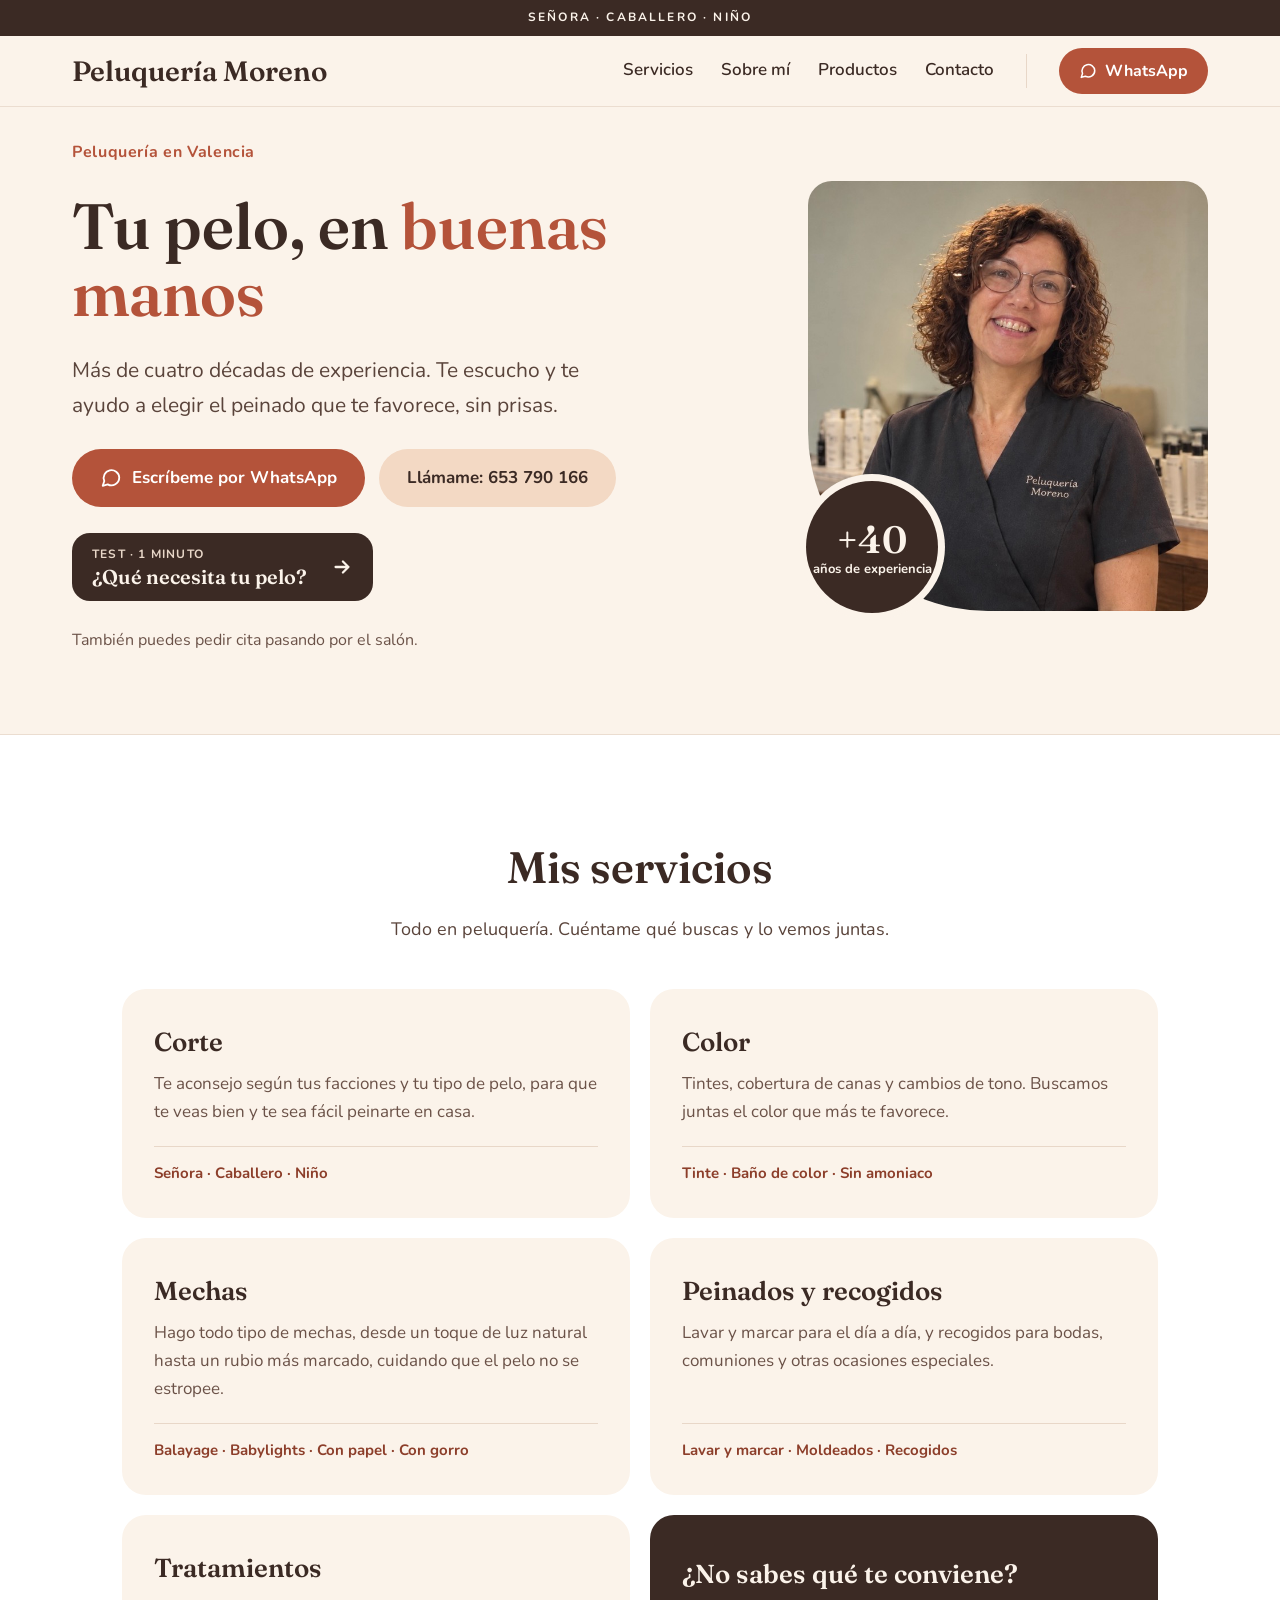
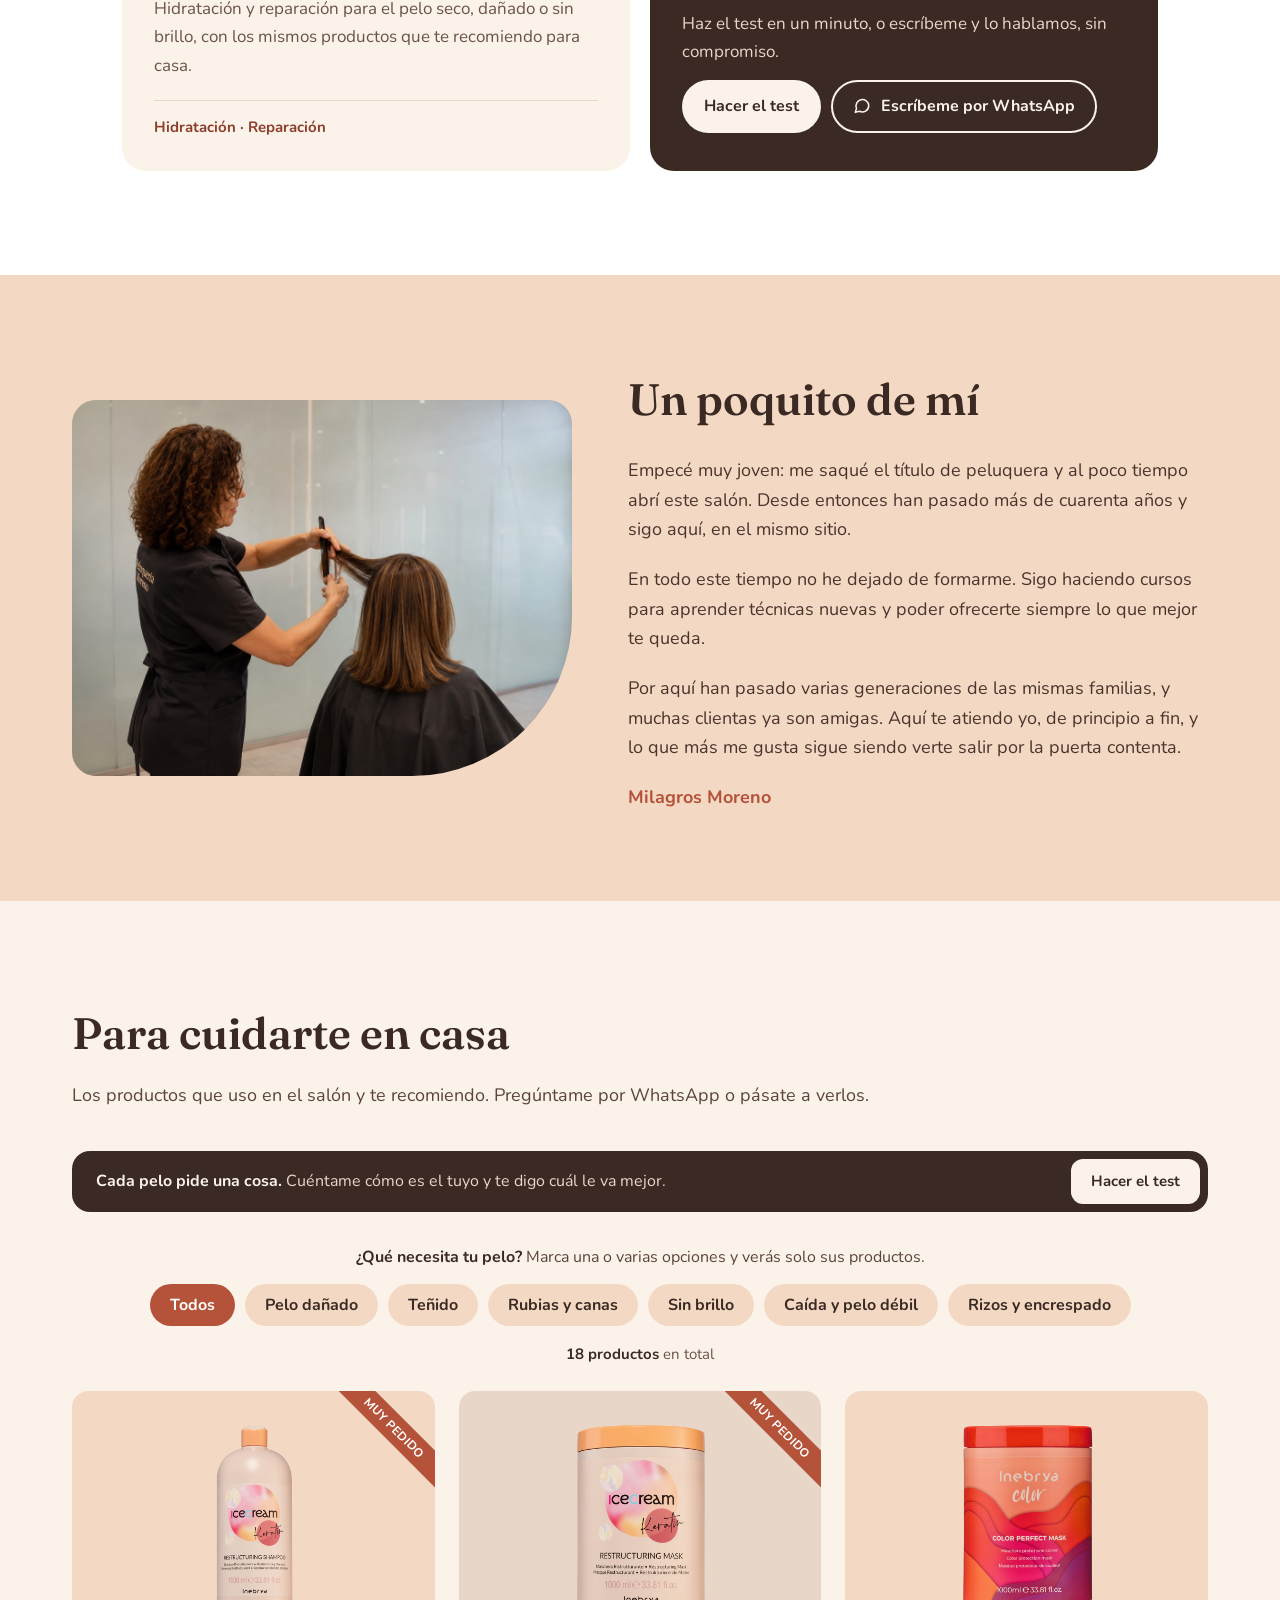
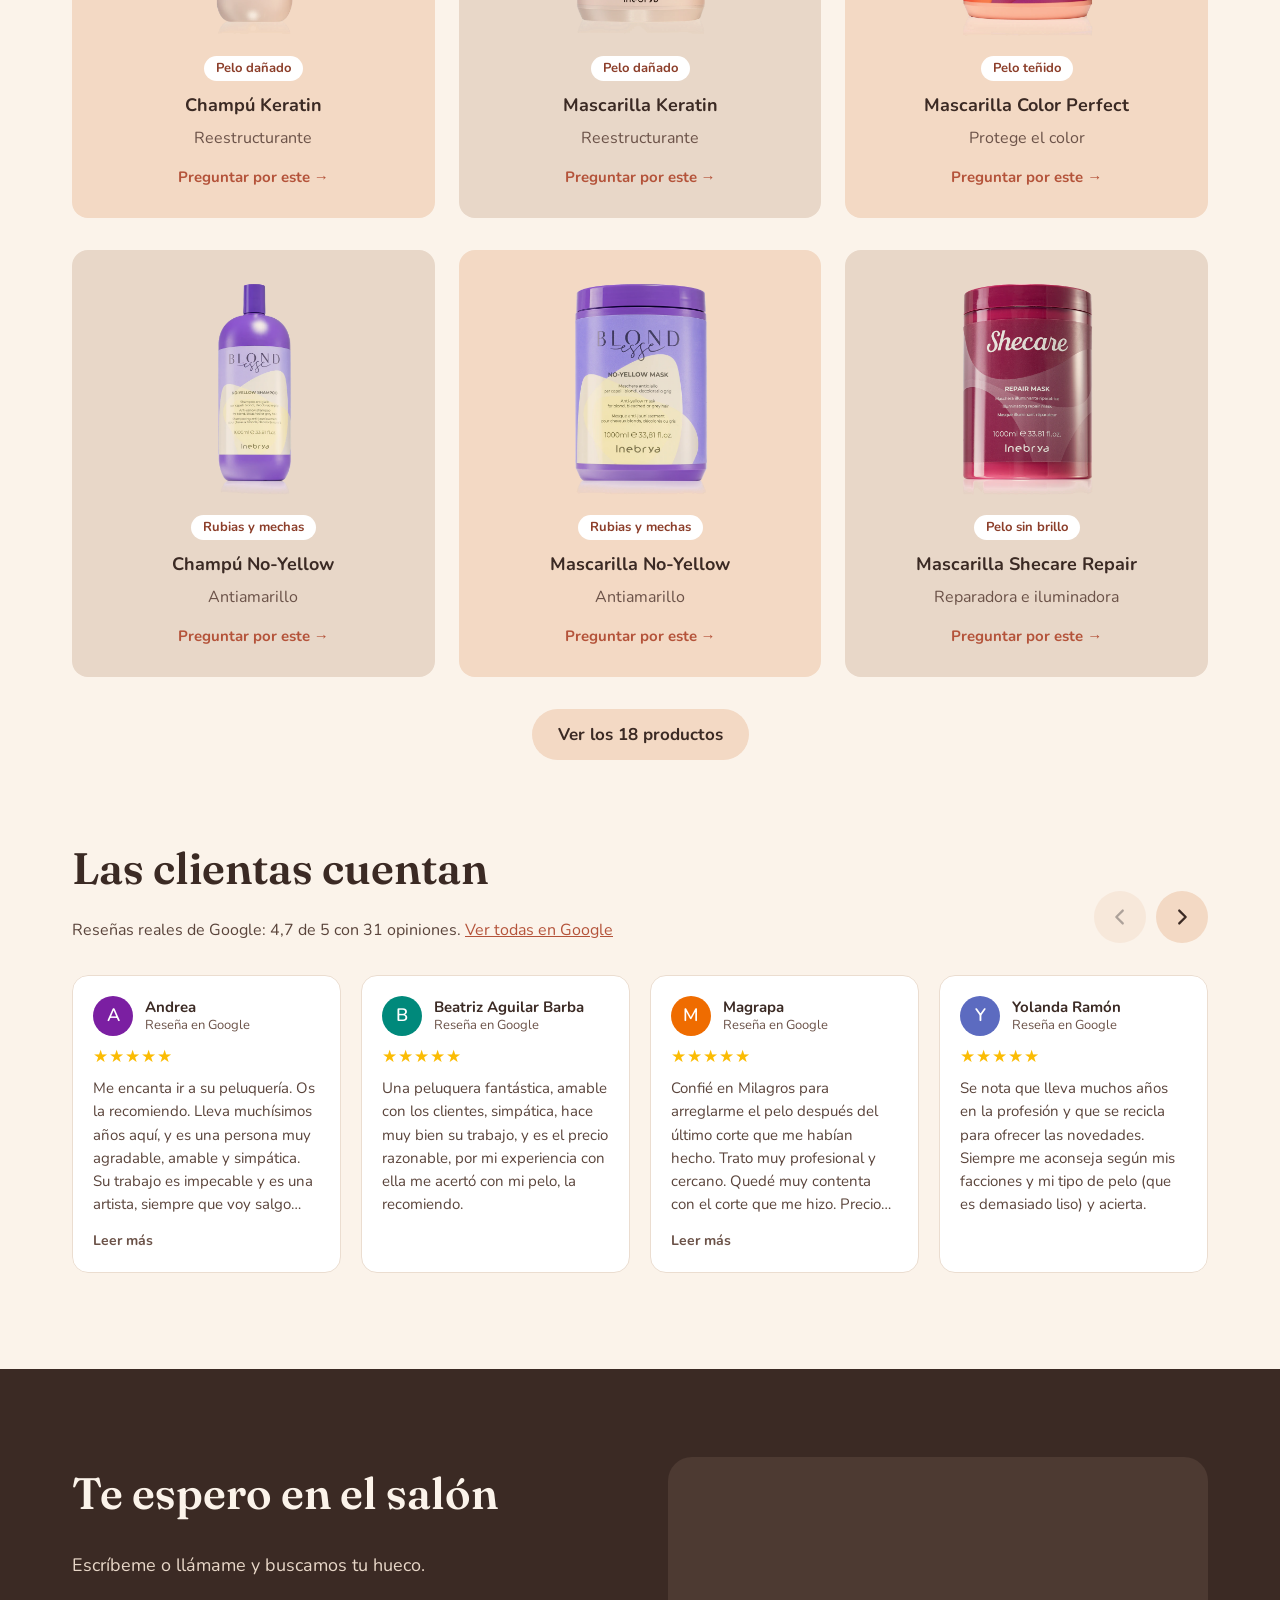
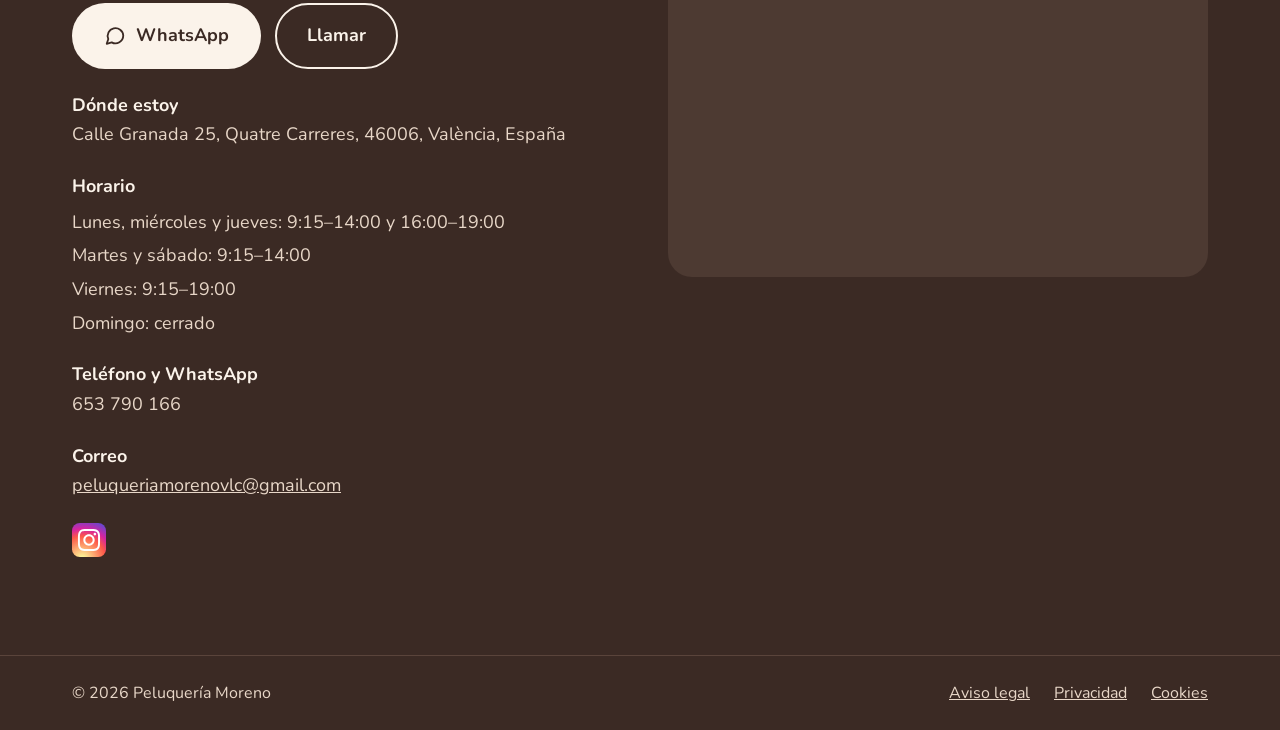
==== index.html @ 764aaab1 "Avisa de que los productos se pueden filtrar y cuenta los que se ven Añade una frase sobre los filtr" ====
<!doctype html>
<html lang="es">
<head>
<meta charset="utf-8">
<meta name="viewport" content="width=device-width, initial-scale=1">
<meta name="color-scheme" content="only light">
<title>Peluquería Moreno | Peluquería en Valencia</title>
<meta name="description" content="Peluquería Moreno, en Quatre Carreres (Valencia). Más de cuarenta años de experiencia. Escríbenos por WhatsApp o llámanos.">
<link rel="canonical" href="https://peluqueriamoreno.es/">
<meta property="og:type" content="website">
<meta property="og:locale" content="es_ES">
<meta property="og:url" content="https://peluqueriamoreno.es/">
<meta property="og:title" content="Peluquería Moreno | Peluquería en Valencia">
<meta property="og:description" content="Peluquería Moreno, en Quatre Carreres (Valencia). Más de cuarenta años de experiencia. Escríbenos por WhatsApp o llámanos.">
<meta property="og:image" content="https://peluqueriamoreno.es/Imagenes/tarjeta-compartir.png">
<meta property="og:image:width" content="1200">
<meta property="og:image:height" content="630">
<link rel="preconnect" href="https://fonts.googleapis.com">
<link rel="preconnect" href="https://fonts.gstatic.com" crossorigin>
<link href="https://fonts.googleapis.com/css2?family=Fraunces:opsz,wght@9..144,500;9..144,600&family=Nunito:wght@400;600;700&display=swap" rel="stylesheet">
<link rel="stylesheet" href="styles.css">
<script defer src="https://cloud.umami.is/script.js" data-website-id="19267a1a-e770-42d9-90c6-fa1beb4d1565"></script>
</head>
<body>

<div class="strip">Señora · Caballero · Niño</div>

<header class="site-header">
<div class="container topbar">
  <div class="logo">Peluquería Moreno</div>
  <nav class="nav">
    <a href="#servicios">Servicios</a>
    <a href="#sobre-mi">Sobre mí</a>
    <a href="#productos">Productos</a>
    <a href="#contacto">Contacto</a>
  </nav>
  <a class="btn btn-small btn-primary topbar-cta" href="https://wa.me/34653790166" target="_blank" rel="noopener" data-umami-event="WhatsApp cabecera">
    <svg width="18" height="18" viewBox="0 0 24 24" fill="none" stroke="#FFFFFF" stroke-width="2" stroke-linecap="round" stroke-linejoin="round" aria-hidden="true"><path d="M21 11.5a8.5 8.5 0 0 1-12.6 7.4L3 20.5l1.7-5.2A8.5 8.5 0 1 1 21 11.5z"></path></svg>
    WhatsApp
  </a>
</div>
</header>

<main>
  <section class="container hero">
    <div class="hero-text">
      <div class="eyebrow">Peluquería en Valencia</div>
      <h1>Tu pelo, en <span class="accent">buenas manos</span></h1>
      <p class="lead">Más de cuatro décadas de experiencia. Te escucho y te ayudo a elegir el peinado que te favorece, sin prisas.</p>
      <div class="actions">
        <a class="btn btn-primary" href="https://wa.me/34653790166" target="_blank" rel="noopener" data-umami-event="WhatsApp portada">
          <svg width="22" height="22" viewBox="0 0 24 24" fill="none" stroke="#FFFFFF" stroke-width="2" stroke-linecap="round" stroke-linejoin="round" aria-hidden="true"><path d="M21 11.5a8.5 8.5 0 0 1-12.6 7.4L3 20.5l1.7-5.2A8.5 8.5 0 1 1 21 11.5z"></path></svg>
          Escríbeme por WhatsApp
        </a>
        <a class="btn btn-soft" href="tel:+34653790166" data-umami-event="Llamar portada">Llámame: 653 790 166</a>
      </div>
      <a class="quiz-card" href="test" data-umami-event="Test portada">
        <span class="quiz-card-text">
          <span class="quiz-card-eyebrow">Test · 1 minuto</span>
          <span class="quiz-card-title">¿Qué necesita tu pelo?</span>
        </span>
        <svg width="26" height="26" viewBox="0 0 24 24" fill="none" stroke="currentColor" stroke-width="2.5" stroke-linecap="round" stroke-linejoin="round" aria-hidden="true"><path d="M5 12h14M13 6l6 6-6 6"></path></svg>
      </a>
      <p class="note">También puedes pedir cita pasando por el salón.</p>
    </div>
    <div class="hero-photo">
      <img class="photo placeholder-hero" src="Imagenes/milagros-calido.jpg" alt="Milagros, peluquera de Peluquería Moreno">
      <div class="seal">
        <div class="seal-number">+40</div>
        <div class="seal-text">años de experiencia</div>
      </div>
    </div>
  </section>

  <section class="band-white">
    <div id="servicios" class="container services">
      <h2 class="center">Mis servicios</h2>
      <p class="section-intro center">Todo en peluquería. Cuéntame qué buscas y lo vemos juntas.</p>
      <div class="cards">
        <article class="card">
          <h3>Corte</h3>
          <p>Te aconsejo según tus facciones y tu tipo de pelo, para que te veas bien y te sea fácil peinarte en casa.</p>
          <p class="card-tags">Señora · Caballero · Niño</p>
        </article>
        <article class="card">
          <h3>Color</h3>
          <p>Tintes, cobertura de canas y cambios de tono. Buscamos juntas el color que más te favorece.</p>
          <p class="card-tags">Tinte · Baño de color · Sin amoniaco</p>
        </article>
        <article class="card">
          <h3>Mechas</h3>
          <p>Hago todo tipo de mechas, desde un toque de luz natural hasta un rubio más marcado, cuidando que el pelo no se estropee.</p>
          <p class="card-tags">Balayage · Babylights · Con papel · Con gorro</p>
        </article>
        <article class="card">
          <h3>Peinados y recogidos</h3>
          <p>Lavar y marcar para el día a día, y recogidos para bodas, comuniones y otras ocasiones especiales.</p>
          <p class="card-tags">Lavar y marcar · Moldeados · Recogidos</p>
        </article>
        <article class="card">
          <h3>Tratamientos</h3>
          <p>Hidratación y reparación para el pelo seco, dañado o sin brillo, con los mismos productos que te recomiendo para casa.</p>
          <p class="card-tags">Hidratación · Reparación</p>
        </article>
        <article class="card card-dark">
          <h3>¿No sabes qué te conviene?</h3>
          <p>Haz el test en un minuto, o escríbeme y lo hablamos, sin compromiso.</p>
          <div class="actions">
            <a class="btn btn-small btn-light" href="test" data-umami-event="Test servicios">Hacer el test</a>
            <a class="btn btn-small btn-outline" href="https://wa.me/34653790166" target="_blank" rel="noopener" data-umami-event="WhatsApp servicios">
              <svg width="18" height="18" viewBox="0 0 24 24" fill="none" stroke="currentColor" stroke-width="2" stroke-linecap="round" stroke-linejoin="round" aria-hidden="true"><path d="M21 11.5a8.5 8.5 0 0 1-12.6 7.4L3 20.5l1.7-5.2A8.5 8.5 0 1 1 21 11.5z"></path></svg>
              <span><span class="wa-long">Escríbeme por </span>WhatsApp</span>
            </a>
          </div>
        </article>
      </div>
    </div>
  </section>

  <section id="sobre-mi" class="band-peach">
    <div class="container about">
      <img class="photo placeholder-about" src="Imagenes/corte.jpg" alt="Milagros cortando el pelo a una clienta">
      <div class="about-text">
        <h2>Un poquito de mí</h2>
        <p>Empecé muy joven: me saqué el título de peluquera y al poco tiempo abrí este salón. Desde entonces han pasado más de cuarenta años y sigo aquí, en el mismo sitio.</p>
        <p>En todo este tiempo no he dejado de formarme. Sigo haciendo cursos para aprender técnicas nuevas y poder ofrecerte siempre lo que mejor te queda.</p>
        <p>Por aquí han pasado varias generaciones de las mismas familias, y muchas clientas ya son amigas. Aquí te atiendo yo, de principio a fin, y lo que más me gusta sigue siendo verte salir por la puerta contenta.</p>
        <div class="signature">Milagros Moreno</div>
      </div>
    </div>
  </section>

  <section id="productos" class="container products">
    <div class="reviews-head">
      <div>
        <h2>Para cuidarte en casa</h2>
        <p class="section-intro">Los productos que uso en el salón y te recomiendo. Pregúntame por WhatsApp o pásate a verlos.</p>
      </div>
    </div>
    <div class="quiz-banner">
      <p><strong>Cada pelo pide una cosa.</strong> Cuéntame cómo es el tuyo y te digo cuál le va mejor.</p>
      <a class="btn btn-small btn-light" href="test" data-umami-event="Test productos">Hacer el test</a>
    </div>
    <div class="product-filters-wrap">
      <p class="product-filters-label"><b>¿Qué necesita tu pelo?</b> Marca una o varias opciones y verás solo sus productos.</p>
      <button type="button" class="product-filters-toggle" aria-expanded="false" aria-controls="product-filters">
        <span>Filtrar: <b>Todos</b></span>
        <svg width="20" height="20" viewBox="0 0 24 24" fill="none" stroke="currentColor" stroke-width="2.5" stroke-linecap="round" stroke-linejoin="round" aria-hidden="true"><path d="M5 9l7 7 7-7"></path></svg>
      </button>
      <div class="product-filters" id="product-filters" role="group" aria-label="Filtrar productos por tipo de pelo">
        <button type="button" data-filter="todos" aria-pressed="true" data-umami-event="Filtro: Todos">Todos</button>
        <button type="button" data-filter="danado" aria-pressed="false" data-umami-event="Filtro: Pelo dañado">Pelo dañado</button>
        <button type="button" data-filter="tenido" aria-pressed="false" data-umami-event="Filtro: Teñido">Teñido</button>
        <button type="button" data-filter="rubias" aria-pressed="false" data-umami-event="Filtro: Rubias y canas">Rubias y canas</button>
        <button type="button" data-filter="brillo" aria-pressed="false" data-umami-event="Filtro: Sin brillo">Sin brillo</button>
        <button type="button" data-filter="caida" aria-pressed="false" data-umami-event="Filtro: Caída y pelo débil">Caída y pelo débil</button>
        <button type="button" data-filter="rizos" aria-pressed="false" data-umami-event="Filtro: Rizos y encrespado">Rizos y encrespado</button>
      </div>
    </div>
    <p class="product-count is-all" role="status"><b>18 productos</b> en total</p>
    <ul class="product-track" tabindex="0" aria-label="Productos">
      <li class="product" data-group="danado">
        <span class="product-ribbon">Muy pedido</span>
        <button type="button" class="product-zoom" aria-label="Ver la foto más grande"><img class="product-photo" src="Imagenes/Productos/champu-keratin.png?v=3" alt="Champú reestructurante Ice Cream Keratin de Inebrya" loading="lazy"></button>
        <span class="product-tag">Pelo dañado</span>
        <div class="product-name">Champú Keratin</div>
        <div class="product-note">Reestructurante</div>
        <a class="product-ask" href="https://wa.me/34653790166?text=Hola%20Milagros%2C%20me%20interesa%20Champ%C3%BA%20Keratin" target="_blank" rel="noopener" data-umami-event="Producto: Champú Keratin">Preguntar<span class="ask-long"> por este</span> →</a>
      </li>
      <li class="product" data-group="danado">
        <span class="product-ribbon">Muy pedido</span>
        <button type="button" class="product-zoom" aria-label="Ver la foto más grande"><img class="product-photo" src="Imagenes/Productos/mascarilla-keratin.png?v=3" alt="Mascarilla reestructurante Ice Cream Keratin de Inebrya" loading="lazy"></button>
        <span class="product-tag">Pelo dañado</span>
        <div class="product-name">Mascarilla Keratin</div>
        <div class="product-note">Reestructurante</div>
        <a class="product-ask" href="https://wa.me/34653790166?text=Hola%20Milagros%2C%20me%20interesa%20Mascarilla%20Keratin" target="_blank" rel="noopener" data-umami-event="Producto: Mascarilla Keratin">Preguntar<span class="ask-long"> por este</span> →</a>
      </li>
      <li class="product" data-group="tenido">
        <button type="button" class="product-zoom" aria-label="Ver la foto más grande"><img class="product-photo" src="Imagenes/Productos/mascarilla-color-perfect.png?v=3" alt="Mascarilla Color Perfect de Inebrya" loading="lazy"></button>
        <span class="product-tag">Pelo teñido</span>
        <div class="product-name">Mascarilla Color Perfect</div>
        <div class="product-note">Protege el color</div>
        <a class="product-ask" href="https://wa.me/34653790166?text=Hola%20Milagros%2C%20me%20interesa%20Mascarilla%20Color%20Perfect" target="_blank" rel="noopener" data-umami-event="Producto: Mascarilla Color Perfect">Preguntar<span class="ask-long"> por este</span> →</a>
      </li>
      <li class="product" data-group="rubias">
        <button type="button" class="product-zoom" aria-label="Ver la foto más grande"><img class="product-photo" src="Imagenes/Productos/champu-no-yellow.png?v=3" alt="Champú No-Yellow Blondesse de Inebrya" loading="lazy"></button>
        <span class="product-tag">Rubias y mechas</span>
        <div class="product-name">Champú No-Yellow</div>
        <div class="product-note">Antiamarillo</div>
        <a class="product-ask" href="https://wa.me/34653790166?text=Hola%20Milagros%2C%20me%20interesa%20Champ%C3%BA%20No-Yellow" target="_blank" rel="noopener" data-umami-event="Producto: Champú No-Yellow">Preguntar<span class="ask-long"> por este</span> →</a>
      </li>
      <li class="product" data-group="rubias">
        <button type="button" class="product-zoom" aria-label="Ver la foto más grande"><img class="product-photo" src="Imagenes/Productos/mascarilla-no-yellow.png?v=3" alt="Mascarilla No-Yellow Blondesse de Inebrya" loading="lazy"></button>
        <span class="product-tag">Rubias y mechas</span>
        <div class="product-name">Mascarilla No-Yellow</div>
        <div class="product-note">Antiamarillo</div>
        <a class="product-ask" href="https://wa.me/34653790166?text=Hola%20Milagros%2C%20me%20interesa%20Mascarilla%20No-Yellow" target="_blank" rel="noopener" data-umami-event="Producto: Mascarilla No-Yellow">Preguntar<span class="ask-long"> por este</span> →</a>
      </li>
      <li class="product" data-group="brillo">
        <button type="button" class="product-zoom" aria-label="Ver la foto más grande"><img class="product-photo" src="Imagenes/Productos/mascarilla-shecare-repair.png?v=3" alt="Mascarilla Shecare Repair de Inebrya" loading="lazy"></button>
        <span class="product-tag">Pelo sin brillo</span>
        <div class="product-name">Mascarilla Shecare Repair</div>
        <div class="product-note">Reparadora e iluminadora</div>
        <a class="product-ask" href="https://wa.me/34653790166?text=Hola%20Milagros%2C%20me%20interesa%20Mascarilla%20Shecare%20Repair" target="_blank" rel="noopener" data-umami-event="Producto: Mascarilla Shecare Repair">Preguntar<span class="ask-long"> por este</span> →</a>
      </li>
      <li class="product" data-group="caida">
        <button type="button" class="product-zoom" aria-label="Ver la foto más grande"><img class="product-photo" src="Imagenes/Productos/locion-energy.png" alt="Loción energizante Ice Cream Energy de Inebrya" loading="lazy"></button>
        <span class="product-tag">Pelo débil</span>
        <div class="product-name">Loción Energy</div>
        <div class="product-note">Energizante</div>
        <a class="product-ask" href="https://wa.me/34653790166?text=Hola%20Milagros%2C%20me%20interesa%20Loci%C3%B3n%20Energy" target="_blank" rel="noopener" data-umami-event="Producto: Loción Energy">Preguntar<span class="ask-long"> por este</span> →</a>
      </li>
      <li class="product" data-group="tenido">
        <button type="button" class="product-zoom" aria-label="Ver la foto más grande"><img class="product-photo" src="Imagenes/Productos/aceite-color-perfect.png" alt="Aceite iluminador Color Perfect Shine Oil de Inebrya" loading="lazy"></button>
        <span class="product-tag">Pelo teñido</span>
        <div class="product-name">Aceite Color Perfect</div>
        <div class="product-note">Aceite iluminador</div>
        <a class="product-ask" href="https://wa.me/34653790166?text=Hola%20Milagros%2C%20me%20interesa%20Aceite%20Color%20Perfect" target="_blank" rel="noopener" data-umami-event="Producto: Aceite Color Perfect">Preguntar<span class="ask-long"> por este</span> →</a>
      </li>
      <li class="product" data-group="rizos">
        <button type="button" class="product-zoom" aria-label="Ver la foto más grande"><img class="product-photo" src="Imagenes/Productos/style-in-oil-no-oil.png" alt="Fluido de peinado Style-In Oil no Oil de Inebrya" loading="lazy"></button>
        <span class="product-tag">Peinado</span>
        <div class="product-name">Style-In Oil no Oil</div>
        <div class="product-note">Fluido de peinado</div>
        <a class="product-ask" href="https://wa.me/34653790166?text=Hola%20Milagros%2C%20me%20interesa%20Style-In%20Oil%20no%20Oil" target="_blank" rel="noopener" data-umami-event="Producto: Style-In Oil no Oil">Preguntar<span class="ask-long"> por este</span> →</a>
      </li>
      <li class="product" data-group="rubias">
        <button type="button" class="product-zoom" aria-label="Ver la foto más grande"><img class="product-photo" src="Imagenes/Productos/gotas-blonde-miracle.png" alt="Gotas iluminadoras Blondesse Blonde Miracle Drops de Inebrya" loading="lazy"></button>
        <span class="product-tag">Rubias y mechas</span>
        <div class="product-name">Gotas Blonde Miracle</div>
        <div class="product-note">Sérum iluminador</div>
        <a class="product-ask" href="https://wa.me/34653790166?text=Hola%20Milagros%2C%20me%20interesa%20Gotas%20Blonde%20Miracle" target="_blank" rel="noopener" data-umami-event="Producto: Gotas Blonde Miracle">Preguntar<span class="ask-long"> por este</span> →</a>
      </li>
      <li class="product" data-group="rubias">
        <button type="button" class="product-zoom" aria-label="Ver la foto más grande"><img class="product-photo" src="Imagenes/Productos/mascarilla-blonde-miracle.png" alt="Tratamiento Blondesse Blonde Miracle Nectar de Inebrya" loading="lazy"></button>
        <span class="product-tag">Rubias y mechas</span>
        <div class="product-name">Blonde Miracle Nectar</div>
        <div class="product-note">Nutre e ilumina</div>
        <a class="product-ask" href="https://wa.me/34653790166?text=Hola%20Milagros%2C%20me%20interesa%20Blonde%20Miracle%20Nectar" target="_blank" rel="noopener" data-umami-event="Producto: Blonde Miracle Nectar">Preguntar<span class="ask-long"> por este</span> →</a>
      </li>
      <li class="product" data-group="rubias">
        <button type="button" class="product-zoom" aria-label="Ver la foto más grande"><img class="product-photo" src="Imagenes/Productos/mascarilla-grey-by-day.png" alt="Mascarilla matizadora Grey by Day Butter de Inebrya" loading="lazy"></button>
        <span class="product-tag">Canas</span>
        <div class="product-name">Mascarilla Grey by Day</div>
        <div class="product-note">Matiza las canas</div>
        <a class="product-ask" href="https://wa.me/34653790166?text=Hola%20Milagros%2C%20me%20interesa%20Mascarilla%20Grey%20by%20Day" target="_blank" rel="noopener" data-umami-event="Producto: Mascarilla Grey by Day">Preguntar<span class="ask-long"> por este</span> →</a>
      </li>
      <li class="product" data-group="brillo">
        <button type="button" class="product-zoom" aria-label="Ver la foto más grande"><img class="product-photo" src="Imagenes/Productos/ampollas-shecare-repair.png" alt="Ampollas Shecare Repair Extra Shine Lotion de Inebrya" loading="lazy"></button>
        <span class="product-tag">Pelo sin brillo</span>
        <div class="product-name">Ampollas Shecare Repair</div>
        <div class="product-note">Brillo instantáneo</div>
        <a class="product-ask" href="https://wa.me/34653790166?text=Hola%20Milagros%2C%20me%20interesa%20Ampollas%20Shecare%20Repair" target="_blank" rel="noopener" data-umami-event="Producto: Ampollas Shecare Repair">Preguntar<span class="ask-long"> por este</span> →</a>
      </li>
      <li class="product" data-group="brillo">
        <button type="button" class="product-zoom" aria-label="Ver la foto más grande"><img class="product-photo" src="Imagenes/Productos/champu-tahe-k-glicolic.png" alt="Champú de brillo K-Glicolic de Tahe" loading="lazy"></button>
        <span class="product-tag">Pelo sin brillo</span>
        <div class="product-name">Champú K-Glicolic</div>
        <div class="product-note">Champú de brillo</div>
        <a class="product-ask" href="https://wa.me/34653790166?text=Hola%20Milagros%2C%20me%20interesa%20Champ%C3%BA%20K-Glicolic" target="_blank" rel="noopener" data-umami-event="Producto: Champú K-Glicolic">Preguntar<span class="ask-long"> por este</span> →</a>
      </li>
      <li class="product" data-group="rizos">
        <button type="button" class="product-zoom" aria-label="Ver la foto más grande"><img class="product-photo" src="Imagenes/Productos/champu-tahe-miracle-gold.png" alt="Champú antiencrespamiento Miracle Gold de Tahe" loading="lazy"></button>
        <span class="product-tag">Pelo encrespado</span>
        <div class="product-name">Champú Miracle Gold</div>
        <div class="product-note">Antiencrespamiento</div>
        <a class="product-ask" href="https://wa.me/34653790166?text=Hola%20Milagros%2C%20me%20interesa%20Champ%C3%BA%20Miracle%20Gold" target="_blank" rel="noopener" data-umami-event="Producto: Champú Miracle Gold">Preguntar<span class="ask-long"> por este</span> →</a>
      </li>
      <li class="product" data-group="rizos">
        <button type="button" class="product-zoom" aria-label="Ver la foto más grande"><img class="product-photo" src="Imagenes/Productos/champu-curl-boost.png" alt="Champú Up to You Curl Boost de Inebrya" loading="lazy"></button>
        <span class="product-tag">Rizos</span>
        <div class="product-name">Champú Curl Boost</div>
        <div class="product-note">Define el rizo</div>
        <a class="product-ask" href="https://wa.me/34653790166?text=Hola%20Milagros%2C%20me%20interesa%20Champ%C3%BA%20Curl%20Boost" target="_blank" rel="noopener" data-umami-event="Producto: Champú Curl Boost">Preguntar<span class="ask-long"> por este</span> →</a>
      </li>
      <li class="product" data-group="rizos">
        <button type="button" class="product-zoom" aria-label="Ver la foto más grande"><img class="product-photo" src="Imagenes/Productos/mascarilla-curl-boost.png" alt="Mascarilla Up to You Curl Boost de Inebrya" loading="lazy"></button>
        <span class="product-tag">Rizos</span>
        <div class="product-name">Mascarilla Curl Boost</div>
        <div class="product-note">Hidrata el rizo</div>
        <a class="product-ask" href="https://wa.me/34653790166?text=Hola%20Milagros%2C%20me%20interesa%20Mascarilla%20Curl%20Boost" target="_blank" rel="noopener" data-umami-event="Producto: Mascarilla Curl Boost">Preguntar<span class="ask-long"> por este</span> →</a>
      </li>
      <li class="product" data-group="caida">
        <button type="button" class="product-zoom" aria-label="Ver la foto más grande"><img class="product-photo" src="Imagenes/Productos/tahe-fitoxil-forte.png" alt="Programa anticaída Fitoxil Forte Classic de Tahe" loading="lazy"></button>
        <span class="product-tag">Caída del pelo</span>
        <div class="product-name">Fitoxil Forte</div>
        <div class="product-note">Programa anticaída</div>
        <a class="product-ask" href="https://wa.me/34653790166?text=Hola%20Milagros%2C%20me%20interesa%20Fitoxil%20Forte" target="_blank" rel="noopener" data-umami-event="Producto: Fitoxil Forte">Preguntar<span class="ask-long"> por este</span> →</a>
      </li>
    </ul>
    <div class="carousel-nav">
      <button type="button" class="carousel-btn" data-dir="-1" aria-label="Productos anteriores">
        <svg width="22" height="22" viewBox="0 0 24 24" fill="none" stroke="currentColor" stroke-width="2.5" stroke-linecap="round" stroke-linejoin="round" aria-hidden="true"><path d="M15 5l-7 7 7 7"></path></svg>
      </button>
      <button type="button" class="carousel-btn" data-dir="1" aria-label="Productos siguientes">
        <svg width="22" height="22" viewBox="0 0 24 24" fill="none" stroke="currentColor" stroke-width="2.5" stroke-linecap="round" stroke-linejoin="round" aria-hidden="true"><path d="M9 5l7 7-7 7"></path></svg>
      </button>
    </div>
    <div class="products-more">
      <button type="button" class="btn btn-small btn-soft" aria-expanded="false" data-umami-event="Ver todos los productos">Ver los 18 productos</button>
    </div>
    <dialog class="product-dialog" aria-labelledby="product-dialog-name">
      <button type="button" class="product-dialog-close" aria-label="Cerrar">
        <svg width="20" height="20" viewBox="0 0 24 24" fill="none" stroke="currentColor" stroke-width="2.5" stroke-linecap="round" aria-hidden="true"><path d="M6 6l12 12M18 6L6 18"></path></svg>
      </button>
      <img class="product-dialog-photo" src="" alt="">
      <span class="product-tag"></span>
      <h3 id="product-dialog-name"></h3>
      <p class="product-note"></p>
      <a class="btn btn-small btn-primary" href="" target="_blank" rel="noopener">Preguntar por WhatsApp</a>
    </dialog>
  </section>

  <section class="container reviews">
    <div class="reviews-head">
      <div>
        <h2>Las clientas cuentan</h2>
        <p class="section-intro small">Reseñas reales de Google: 4,7 de 5 con 31 opiniones. <a href="https://www.google.com/maps/place/Peluqueria+Milagros+Moreno/@39.459234,-0.3642038,17z/data=!4m8!3m7!1s0xd6048c5e9e91f99:0x42a30439616dc2f0!8m2!3d39.459234!4d-0.3642038!9m1!1b1!16s%2Fg%2F11cmf_xttm" target="_blank" rel="noopener" data-umami-event="Ver reseñas en Google">Ver todas en Google</a></p>
      </div>
      <div class="carousel-nav">
        <button type="button" class="carousel-btn" data-dir="-1" aria-label="Reseñas anteriores">
          <svg width="22" height="22" viewBox="0 0 24 24" fill="none" stroke="currentColor" stroke-width="2.5" stroke-linecap="round" stroke-linejoin="round" aria-hidden="true"><path d="M15 5l-7 7 7 7"></path></svg>
        </button>
        <button type="button" class="carousel-btn" data-dir="1" aria-label="Reseñas siguientes">
          <svg width="22" height="22" viewBox="0 0 24 24" fill="none" stroke="currentColor" stroke-width="2.5" stroke-linecap="round" stroke-linejoin="round" aria-hidden="true"><path d="M9 5l7 7-7 7"></path></svg>
        </button>
      </div>
    </div>
    <ul class="review-track" tabindex="0" aria-label="Reseñas de clientas">
        <li class="review">
          <div class="review-head">
            <div class="avatar" style="background: #7B1FA2" aria-hidden="true">A</div>
            <div class="review-who">
              <div class="review-name">Andrea</div>
              <div class="review-source">Reseña en Google</div>
            </div>
          </div>
          <div class="stars" role="img" aria-label="5 de 5 estrellas">★★★★★</div>
          <blockquote>Me encanta ir a su peluquería. Os la recomiendo. Lleva muchísimos años aquí, y es una persona muy agradable, amable y simpática. Su trabajo es impecable y es una artista, siempre que voy salgo súper contenta del gran trabajo que hace. No cambio de peluquera. Además, es un sitio muy acogedor y te hace sentir como en casa.</blockquote>
          <button type="button" class="review-more" hidden>Leer más</button>
        </li>
        <li class="review">
          <div class="review-head">
            <div class="avatar" style="background: #00897B" aria-hidden="true">B</div>
            <div class="review-who">
              <div class="review-name">Beatriz Aguilar Barba</div>
              <div class="review-source">Reseña en Google</div>
            </div>
          </div>
          <div class="stars" role="img" aria-label="5 de 5 estrellas">★★★★★</div>
          <blockquote>Una peluquera fantástica, amable con los clientes, simpática, hace muy bien su trabajo, y es el precio razonable, por mi experiencia con ella me acertó con mi pelo, la recomiendo.</blockquote>
          <button type="button" class="review-more" hidden>Leer más</button>
        </li>
        <li class="review">
          <div class="review-head">
            <div class="avatar" style="background: #EF6C00" aria-hidden="true">M</div>
            <div class="review-who">
              <div class="review-name">Magrapa</div>
              <div class="review-source">Reseña en Google</div>
            </div>
          </div>
          <div class="stars" role="img" aria-label="5 de 5 estrellas">★★★★★</div>
          <blockquote>Confié en Milagros para arreglarme el pelo después del último corte que me habían hecho. Trato muy profesional y cercano. Quedé muy contenta con el corte que me hizo. Precio muy asequible. La recomiendo 100%.</blockquote>
          <button type="button" class="review-more" hidden>Leer más</button>
        </li>
        <li class="review">
          <div class="review-head">
            <div class="avatar" style="background: #5C6BC0" aria-hidden="true">Y</div>
            <div class="review-who">
              <div class="review-name">Yolanda Ramón</div>
              <div class="review-source">Reseña en Google</div>
            </div>
          </div>
          <div class="stars" role="img" aria-label="5 de 5 estrellas">★★★★★</div>
          <blockquote>Se nota que lleva muchos años en la profesión y que se recicla para ofrecer las novedades. Siempre me aconseja según mis facciones y mi tipo de pelo (que es demasiado liso) y acierta.</blockquote>
          <button type="button" class="review-more" hidden>Leer más</button>
        </li>
        <li class="review">
          <div class="review-head">
            <div class="avatar" style="background: #C2185B" aria-hidden="true">K</div>
            <div class="review-who">
              <div class="review-name">Karla Bernete</div>
              <div class="review-source">Reseña en Google</div>
            </div>
          </div>
          <div class="stars" role="img" aria-label="5 de 5 estrellas">★★★★★</div>
          <blockquote>Recomendable 100%. Soy de fuera (Canarias) y al llegar a Valencia necesitaba con urgencia alguna peluquería que me arreglase un desastre. Me informé, pregunté y al final acabé en Peluquería Moreno: trato estupendo, agradable […] Supo solucionarme el desastre y además dejarme súper contenta con el resultado final. ¡Mil gracias!</blockquote>
          <button type="button" class="review-more" hidden>Leer más</button>
        </li>
        <li class="review">
          <div class="review-head">
            <div class="avatar" style="background: #0288D1" aria-hidden="true">J</div>
            <div class="review-who">
              <div class="review-name">Jose G</div>
              <div class="review-source">Reseña en Google</div>
            </div>
          </div>
          <div class="stars" role="img" aria-label="5 de 5 estrellas">★★★★★</div>
          <blockquote>Es una peluquería que da gusto ir, el trato personal es de total confianza, siempre está dispuesta a asesorarte para que el resultado sea el que buscas. Es el tipo de comercio profesional y cercano que siempre busco.</blockquote>
          <button type="button" class="review-more" hidden>Leer más</button>
        </li>
    </ul>
  </section>
</main>

<footer id="contacto" class="contact">
  <div class="container contact-grid">
    <div class="contact-info">
      <h2>Te espero en el salón</h2>
      <p class="muted">Escríbeme o llámame y buscamos tu hueco.</p>
      <div class="actions">
        <a class="btn btn-light" href="https://wa.me/34653790166" target="_blank" rel="noopener" data-umami-event="WhatsApp contacto">
          <svg width="22" height="22" viewBox="0 0 24 24" fill="none" stroke="#3B2A24" stroke-width="2" stroke-linecap="round" stroke-linejoin="round" aria-hidden="true"><path d="M21 11.5a8.5 8.5 0 0 1-12.6 7.4L3 20.5l1.7-5.2A8.5 8.5 0 1 1 21 11.5z"></path></svg>
          WhatsApp
        </a>
        <a class="btn btn-outline" href="tel:+34653790166" data-umami-event="Llamar contacto">Llamar</a>
      </div>
      <div>
        <div class="label">Dónde estoy</div>
        <address class="muted">Calle Granada 25, Quatre Carreres, 46006, València, España</address>
      </div>
      <div>
        <div class="label">Horario</div>
        <ul class="hours muted">
          <li>Lunes, miércoles y jueves: 9:15–14:00 y 16:00–19:00</li>
          <li>Martes y sábado: 9:15–14:00</li>
          <li>Viernes: 9:15–19:00</li>
          <li>Domingo: cerrado</li>
        </ul>
      </div>
      <div>
        <div class="label">Teléfono y WhatsApp</div>
        <div class="muted">653 790 166</div>
      </div>
      <div>
        <div class="label">Correo</div>
        <a class="contact-mail" href="mailto:peluqueriamorenovlc@gmail.com" data-umami-event="Correo contacto">peluqueriamorenovlc@gmail.com</a>
      </div>
      <div>
        <a class="contact-social" href="https://www.instagram.com/peluqueriamorenovlc/" target="_blank" rel="noopener" aria-label="Instagram de Peluquería Moreno" data-umami-event="Instagram contacto">
          <svg width="34" height="34" viewBox="0 0 24 24" aria-hidden="true"><defs><radialGradient id="ig-grad" cx="30%" cy="107%" r="150%"><stop offset="0" stop-color="#fdf497"></stop><stop offset="0.05" stop-color="#fdf497"></stop><stop offset="0.45" stop-color="#fd5949"></stop><stop offset="0.6" stop-color="#d6249f"></stop><stop offset="0.9" stop-color="#285AEB"></stop></radialGradient></defs><rect width="24" height="24" rx="5.5" fill="url(#ig-grad)"></rect><path fill="#fff" transform="translate(4.2 4.2) scale(0.65)" d="M12 0C8.74 0 8.333.015 7.053.072 5.775.132 4.905.333 4.14.63c-.789.306-1.459.717-2.126 1.384S.935 3.35.63 4.14C.333 4.905.131 5.775.072 7.053.012 8.333 0 8.74 0 12s.015 3.667.072 4.947c.06 1.277.261 2.148.558 2.913.306.788.717 1.459 1.384 2.126.667.666 1.336 1.079 2.126 1.384.766.296 1.636.499 2.913.558C8.333 23.988 8.74 24 12 24s3.667-.015 4.947-.072c1.277-.06 2.148-.262 2.913-.558.788-.306 1.459-.718 2.126-1.384.666-.667 1.079-1.335 1.384-2.126.296-.765.499-1.636.558-2.913.06-1.28.072-1.687.072-4.947s-.015-3.667-.072-4.947c-.06-1.277-.262-2.149-.558-2.913-.306-.789-.718-1.459-1.384-2.126C21.319 1.347 20.651.935 19.86.63c-.765-.297-1.636-.499-2.913-.558C15.667.012 15.26 0 12 0zm0 2.16c3.203 0 3.585.016 4.85.071 1.17.055 1.805.249 2.227.415.562.217.96.477 1.382.896.419.42.679.819.896 1.381.164.422.36 1.057.413 2.227.057 1.266.07 1.646.07 4.85s-.015 3.585-.074 4.85c-.061 1.17-.256 1.805-.421 2.227-.224.562-.479.96-.899 1.382-.419.419-.824.679-1.38.896-.42.164-1.065.36-2.235.413-1.274.057-1.649.07-4.859.07-3.211 0-3.586-.015-4.859-.074-1.171-.061-1.816-.256-2.236-.421-.569-.224-.96-.479-1.379-.899-.421-.419-.69-.824-.9-1.38-.165-.42-.359-1.065-.42-2.235-.045-1.26-.061-1.649-.061-4.844 0-3.196.016-3.586.061-4.861.061-1.17.255-1.814.42-2.234.21-.57.479-.96.9-1.381.419-.419.81-.689 1.379-.898.42-.166 1.051-.361 2.221-.421 1.275-.045 1.65-.06 4.859-.06l.045.03zm0 3.678c-3.405 0-6.162 2.76-6.162 6.162 0 3.405 2.76 6.162 6.162 6.162 3.405 0 6.162-2.76 6.162-6.162 0-3.405-2.76-6.162-6.162-6.162zM12 16c-2.21 0-4-1.79-4-4s1.79-4 4-4 4 1.79 4 4-1.79 4-4 4zm7.846-10.405c0 .795-.646 1.44-1.44 1.44-.795 0-1.44-.646-1.44-1.44 0-.794.646-1.439 1.44-1.439.793-.001 1.44.645 1.44 1.439z"></path></svg>
        </a>
      </div>
    </div>
    <div class="map">
      <iframe title="Ubicación de Peluquería Moreno" src="https://maps.google.com/maps?q=Calle+Granada+25,+46006+Valencia&amp;output=embed" loading="lazy" referrerpolicy="no-referrer-when-downgrade" allowfullscreen></iframe>
    </div>
  </div>
  <div class="legal">
    <div class="container legal-inner">
      <div>© 2026 Peluquería Moreno</div>
      <div class="legal-links">
        <a href="legal.html#aviso-legal">Aviso legal</a>
        <a href="legal.html#privacidad">Privacidad</a>
        <a href="legal.html#cookies">Cookies</a>
      </div>
    </div>
  </div>
</footer>

<script>
function carousel(track, autoplay) {
  if (!track) return;
  var section = track.closest('section');
  var buttons = section.querySelectorAll('.carousel-btn');

  function step() {
    var card = track.firstElementChild;
    return card.getBoundingClientRect().width + parseFloat(getComputedStyle(track).columnGap);
  }

  function update() {
    var max = track.scrollWidth - track.clientWidth - 2;
    buttons[0].disabled = track.scrollLeft <= 2;
    buttons[1].disabled = track.scrollLeft >= max;
  }

  buttons.forEach(function (btn) {
    btn.addEventListener('click', function () {
      track.scrollBy({ left: Number(btn.dataset.dir) * step(), behavior: 'smooth' });
    });
  });

  track.addEventListener('scroll', update, { passive: true });
  window.addEventListener('resize', update);
  update();

  if (!autoplay) return;

  // Avance automático: se detiene mientras alguien interactúa con el carrusel
  var reduceMotion = window.matchMedia('(prefers-reduced-motion: reduce)').matches;
  var timer = null;

  function advance() {
    var max = track.scrollWidth - track.clientWidth - 2;
    if (track.scrollLeft >= max) {
      track.scrollTo({ left: 0, behavior: 'smooth' });
    } else {
      track.scrollBy({ left: step(), behavior: 'smooth' });
    }
  }

  function play() {
    if (reduceMotion || timer || document.hidden) return;
    // Más despacio en móvil, donde solo se ve una reseña a la vez
    timer = setInterval(advance, window.matchMedia('(max-width: 720px)').matches ? 4000 : 3000);
  }

  function pause() {
    clearInterval(timer);
    timer = null;
  }

  section.addEventListener('mouseenter', pause);
  section.addEventListener('mouseleave', play);
  section.addEventListener('focusin', pause);
  section.addEventListener('focusout', play);
  track.addEventListener('touchstart', pause, { passive: true });
  track.addEventListener('touchend', function () { setTimeout(play, 4000); }, { passive: true });
  document.addEventListener('visibilitychange', function () {
    if (document.hidden) pause(); else play();
  });
  play();
}

// «Leer más» solo en las reseñas que no caben enteras
window.addEventListener('load', function () {
  document.querySelectorAll('.review').forEach(function (card) {
    var text = card.querySelector('blockquote');
    var more = card.querySelector('.review-more');
    if (text.scrollHeight <= text.clientHeight + 1) return;
    more.hidden = false;
    more.addEventListener('click', function () {
      var open = text.classList.toggle('open');
      more.textContent = open ? 'Leer menos' : 'Leer más';
    });
  });
});

carousel(document.querySelector('.product-track'), false);

// En escritorio solo se ven las dos primeras filas hasta que se pulsa «Ver los 18 productos»
(function () {
  var track = document.querySelector('.product-track');
  var button = document.querySelector('.products-more .btn');
  if (!track || !button) return;
  var label = button.textContent;
  button.addEventListener('click', function () {
    var open = track.classList.toggle('expanded');
    button.textContent = open ? 'Ver menos' : label;
    button.setAttribute('aria-expanded', open);
    if (!open) document.getElementById('productos').scrollIntoView();
  });
})();

// Filtros por tipo de pelo: enseñan solo los productos de los grupos marcados
(function () {
  var track = document.querySelector('.product-track');
  var filters = document.querySelectorAll('.product-filters button');
  var more = document.querySelector('.products-more');
  var wrap = document.querySelector('.product-filters-wrap');
  var toggle = document.querySelector('.product-filters-toggle');
  var count = document.querySelector('.product-count');
  if (!track || !filters.length) return;
  var total = track.children.length;
  // En móvil los filtros están recogidos en un botón que dice cuál está puesto
  function setOpen(open) {
    wrap.classList.toggle('open', open);
    toggle.setAttribute('aria-expanded', open);
  }
  toggle.addEventListener('click', function () {
    setOpen(!wrap.classList.contains('open'));
  });
  // Se pueden marcar varios filtros a la vez; «Todos» los quita
  var active = [];
  filters.forEach(function (button) {
    button.addEventListener('click', function () {
      var group = button.dataset.filter;
      if (group === 'todos') {
        active = [];
        setOpen(false);
      } else if (active.indexOf(group) < 0) {
        active.push(group);
      } else {
        active.splice(active.indexOf(group), 1);
      }
      var all = !active.length;
      var names = [];
      filters.forEach(function (other) {
        var on = all ? other.dataset.filter === 'todos' : active.indexOf(other.dataset.filter) >= 0;
        other.setAttribute('aria-pressed', on);
        if (on) names.push(other.textContent);
      });
      toggle.querySelector('b').textContent = names.length > 1 ? names.length + ' marcados' : names[0];
      // Con varios filtros, los productos salen agrupados en el orden de los botones
      var groups = Array.prototype.map.call(filters, function (other) { return other.dataset.filter; });
      Array.prototype.forEach.call(track.children, function (card) {
        card.hidden = !all && active.indexOf(card.dataset.group) < 0;
        card.style.order = all ? '' : groups.indexOf(card.dataset.group);
      });
      track.classList.toggle('filtered', !all);
      // Con cuatro productos quedan mejor dos y dos que tres y uno suelto
      var shown = Array.prototype.slice.call(track.querySelectorAll('.product:not([hidden])'));
      shown.sort(function (a, b) { return a.style.order - b.style.order; });
      track.classList.toggle('pairs', shown.length === 4);
      // Reparte los dos colores entre los que se ven, para que sigan alternándose
      shown.forEach(function (card, i) {
        card.classList.toggle('alt', i % 2 === 1);
        card.classList.toggle('alt-pairs', i % 4 === 1 || i % 4 === 2);
      });
      more.hidden = !all;
      // El contador confirma cuántos productos han quedado a la vista
      count.classList.toggle('is-all', all);
      count.innerHTML = all ? '<b>' + total + ' productos</b> en total' : 'Viendo <b>' + shown.length + ' de ' + total + '</b> productos';
      // Vuelve al principio del carrusel y actualiza sus flechas
      track.scrollLeft = 0;
      track.dispatchEvent(new Event('scroll'));
    });
  });
})();

// Al pulsar la foto o el nombre de un producto se abre en grande, con su nombre y el enlace a WhatsApp
(function () {
  var dialog = document.querySelector('.product-dialog');
  if (!dialog || !dialog.showModal) return;
  var photo = dialog.querySelector('.product-dialog-photo');
  var ask = dialog.querySelector('.btn');

  // Se abre tanto desde la foto como desde el nombre
  document.querySelectorAll('.product-zoom, .product-track .product-name').forEach(function (trigger) {
    trigger.addEventListener('click', function () {
      var card = trigger.closest('.product');
      var source = card.querySelector('.product-photo');
      var link = card.querySelector('.product-ask');
      var name = card.querySelector('.product-name').textContent;
      photo.src = source.currentSrc || source.src;
      photo.alt = source.alt;
      dialog.querySelector('.product-tag').textContent = card.querySelector('.product-tag').textContent;
      dialog.querySelector('h3').textContent = name;
      dialog.querySelector('.product-note').textContent = card.querySelector('.product-note').textContent;
      ask.href = link.href;
      ask.dataset.umamiEvent = 'Producto ampliado: ' + name;
      dialog.showModal();
      if (window.umami) window.umami.track('Foto producto: ' + name);
    });
  });

  dialog.querySelector('.product-dialog-close').addEventListener('click', function () { dialog.close(); });
  // Un clic fuera de la ficha (en el fondo oscuro) también la cierra
  dialog.addEventListener('click', function (event) {
    if (event.target === dialog) dialog.close();
  });
})();

carousel(document.querySelector('.review-track'), true);
</script>

</body>
</html>
---- styles.css ----
:root {
  --accent: #B4533A;
  --accent-dark: #8C3E2A;
  --ink: #3B2A24;
  --ink-soft: #5A443B;
  --ink-muted: #6B5248;
  --cream: #FBF3EA;
  --peach: #F3D9C4;
  --sand: #E8D7C8;
  --white: #FFFFFF;
  --line: #EBDDD0;
  /* Terracota aclarado, para acentos sobre fondo oscuro */
  --accent-light: #E79A80;
  /* Evita que el modo oscuro forzado de algunos móviles cambie los colores */
  color-scheme: only light;
}

* {
  box-sizing: border-box;
}

html {
  /* Evita que el móvil agrande las letras por su cuenta */
  -webkit-text-size-adjust: 100%;
  text-size-adjust: 100%;
  scroll-behavior: smooth;
  /* Deja sitio a la cabecera fija al saltar a una sección */
  scroll-padding-top: 76px;
}

body {
  margin: 0;
  font-family: "Nunito", sans-serif;
  font-size: 18px;
  line-height: 1.65;
  color: var(--ink);
  background: var(--cream);
}

h1, h2, h3, .logo, .seal-number {
  font-family: "Fraunces", serif;
  font-weight: 600;
}

h1, h2, h3, p {
  margin: 0;
}

a {
  color: var(--accent);
}

a:hover {
  color: var(--accent-dark);
}

.container {
  max-width: 1200px;
  margin: 0 auto;
  padding-left: 32px;
  padding-right: 32px;
}

.center {
  text-align: center;
}

.accent {
  color: var(--accent);
}

.muted {
  color: var(--sand);
}

/* Franja fina sobre la barra; no es fija, se va al bajar por la página */
.strip {
  background: var(--ink);
  color: var(--cream);
  text-align: center;
  text-transform: uppercase;
  letter-spacing: 0.18em;
  font-size: 12px;
  font-weight: 700;
  padding: 8px 12px;
}

.site-header {
  position: sticky;
  top: 0;
  z-index: 10;
  background: var(--cream);
  border-bottom: 1px solid var(--line);
}

.topbar {
  padding-top: 16px;
  padding-bottom: 16px;
  display: flex;
  flex-wrap: wrap;
  align-items: center;
  justify-content: space-between;
  gap: 16px 32px;
}

.logo {
  font-size: 28px;
  margin-right: auto;
}

.nav {
  display: flex;
  flex-wrap: wrap;
  align-items: center;
  gap: 12px 28px;
  font-size: 17px;
  font-weight: 600;
}

.nav a {
  color: var(--ink);
  text-decoration: none;
}

.nav a:hover {
  color: var(--accent);
}

.topbar .topbar-cta {
  gap: 8px;
  padding: 8px 18px;
  font-size: 16px;
}

/* En escritorio: cabecera más baja, subrayado al pasar el ratón y una raya entre el menú y el botón */
@media (min-width: 721px) {
  .topbar {
    padding-top: 12px;
    padding-bottom: 12px;
  }

  .nav {
    padding-right: 32px;
    border-right: 1px solid var(--sand);
  }

  .nav a {
    padding: 2px 0;
    border-bottom: 2px solid transparent;
    transition: color 0.2s, border-color 0.2s;
  }

  .nav a:hover {
    border-bottom-color: var(--accent);
  }
}

.btn {
  display: inline-flex;
  align-items: center;
  gap: 10px;
  padding: 16px 30px;
  border-radius: 999px;
  font-size: 18px;
  font-weight: 700;
  text-decoration: none;
  border: 2px solid transparent;
  transition: background 0.2s, color 0.2s;
}

.btn-small {
  padding: 12px 24px;
  font-size: 17px;
}

.btn-primary {
  background: var(--accent);
  color: var(--white);
}

.btn-primary:hover {
  background: var(--accent-dark);
  color: var(--white);
}

.btn-soft {
  background: var(--peach);
  color: var(--ink);
}

.btn-soft:hover {
  background: var(--sand);
  color: var(--ink);
}

.btn-light {
  background: var(--cream);
  color: var(--ink);
}

.btn-light:hover {
  background: var(--white);
  color: var(--ink);
}

.btn-outline {
  border-color: var(--cream);
  color: var(--cream);
}

.btn-outline:hover {
  background: var(--cream);
  color: var(--ink);
}

.actions {
  display: flex;
  flex-wrap: wrap;
  gap: 14px;
}

.hero {
  padding-top: 32px;
  padding-bottom: 80px;
  display: flex;
  flex-wrap: wrap;
  align-items: center;
  gap: 56px;
}

/* En la portada los botones van un punto más pequeños para que no pesen tanto junto a la tarjeta del test */
.hero .btn {
  padding: 13px 26px;
  font-size: 17px;
}

.hero-text {
  /* Ancho mínimo para que los dos botones quepan en una fila */
  flex: 1 1 584px;
  min-width: 0;
  display: flex;
  flex-direction: column;
  gap: 26px;
}

.eyebrow {
  font-size: 16px;
  font-weight: 700;
  letter-spacing: 0.04em;
  color: var(--accent);
}

h1 {
  font-size: 64px;
  line-height: 1.06;
}

.lead {
  max-width: 520px;
  font-size: 21px;
  color: var(--ink-soft);
}

.note {
  font-size: 16px;
  color: var(--ink-muted);
}

.hero-photo {
  flex: 0 1 400px;
  margin-inline: auto;
  min-width: 0;
  position: relative;
}

.placeholder {
  display: flex;
  align-items: center;
  justify-content: center;
  text-align: center;
  background: var(--peach);
  border: 2px dashed #C99B84;
  color: var(--ink-muted);
  font-size: 17px;
  padding: 32px;
}

.photo {
  display: block;
  width: 100%;
  object-fit: cover;
  object-position: 50% 55%;
}

.placeholder-hero {
  height: 430px;
  object-position: 52% 50%;
  border-radius: 24px 24px 24px 180px;
}

/* En pantallas de ordenador estrechas la foto cede sitio al texto */
@media (min-width: 721px) and (max-width: 1120px) {
  .hero-photo {
    flex-basis: 320px;
  }
}

.seal {
  position: absolute;
  left: -2px;
  bottom: -2px;
  width: 132px;
  height: 132px;
  border-radius: 999px;
  background: var(--ink);
  box-shadow: 0 0 0 7px var(--cream);
  color: var(--cream);
  display: flex;
  flex-direction: column;
  align-items: center;
  justify-content: center;
  text-align: center;
  line-height: 1.15;
}

.seal-number {
  font-size: 38px;
}

.seal-text {
  font-size: 13px;
  font-weight: 700;
}

h2 {
  font-size: 44px;
}

.section-intro {
  margin-top: 12px;
  max-width: 560px;
  color: var(--ink-soft);
}

.section-intro.center {
  margin-left: auto;
  margin-right: auto;
}

.section-intro.small {
  font-size: 16px;
}

.band-white {
  background: var(--white);
  border-top: 1px solid var(--line);
}

.services {
  max-width: 1100px;
  padding-top: 96px;
  padding-bottom: 104px;
}

.services .section-intro {
  margin-bottom: 44px;
}

.cards {
  display: flex;
  flex-wrap: wrap;
  gap: 20px;
}

.card {
  flex: 1 1 460px;
  min-width: 0;
  background: var(--cream);
  border-radius: 24px;
  padding: 32px;
  display: flex;
  flex-direction: column;
  gap: 6px;
}

.card h3 {
  font-size: 26px;
}

.card p {
  font-size: 17px;
  color: var(--ink-muted);
}

/* Deja aire antes de la línea que separa la descripción de las técnicas */
.card p:has(+ .card-tags) {
  margin-bottom: 14px;
}

.card .card-tags {
  margin-top: auto;
  padding-top: 14px;
  border-top: 1px solid var(--sand);
  font-size: 15px;
  font-weight: 700;
  color: var(--accent-dark);
}

.card-dark {
  background: var(--ink);
  color: var(--cream);
  gap: 14px;
  justify-content: center;
}

.card-dark p {
  color: var(--sand);
}

/* Algo más compactos para que los dos botones quepan en una fila */
.card-dark .actions {
  gap: 10px;
}

.card-dark .btn {
  padding: 11px 20px;
  font-size: 16px;
}

/* Con la tarjeta estrecha el botón se queda en «WhatsApp» */
@media (max-width: 980px) {
  .card-dark .actions {
    gap: 8px;
  }

  .card-dark .btn {
    gap: 8px;
    padding: 10px 14px;
    font-size: 15px;
  }

  .wa-long {
    display: none;
  }
}

.band-peach {
  background: var(--peach);
}

.about {
  padding-top: 88px;
  padding-bottom: 88px;
  display: flex;
  flex-wrap: wrap;
  align-items: center;
  gap: 56px;
}

.placeholder-about {
  flex: 1 1 340px;
  min-width: 0;
  height: auto;
  aspect-ratio: 1100 / 828;
  background: #EBC9AF;
  border-color: #B88868;
  color: var(--ink-soft);
  border-radius: 24px 24px 160px 24px;
}

.about-text {
  flex: 1 1 420px;
  min-width: 0;
  display: flex;
  flex-direction: column;
  gap: 20px;
}

.about-text p {
  color: #4A352D;
}

.signature {
  font-weight: 700;
  color: var(--accent);
}

.products {
  padding-top: 96px;
  padding-bottom: 72px;
}

.products .section-intro {
  max-width: none;
}

.products .reviews-head {
  margin-bottom: 40px;
}

.products .carousel-nav {
  display: none;
}

.product {
  /* Tres por fila; si un filtro deja menos, se quedan centrados */
  flex: 0 0 calc((100% - 48px) / 3);
  min-width: 0;
  scroll-snap-align: start;
  display: flex;
  flex-direction: column;
  gap: 4px;
  text-align: center;
}

.product-photo {
  display: block;
  width: 76%;
  margin: 0 auto;
  aspect-ratio: 1 / 1;
  object-fit: cover;
}

.product-name {
  font-weight: 700;
}

.product-note {
  font-size: 16px;
  color: var(--ink-muted);
}

/* Cada producto va en su tarjeta de color, con etiqueta y enlace a WhatsApp */
.product {
  position: relative;
  overflow: hidden;
  background: var(--peach);
  border-radius: 16px;
  padding: 12px 20px 28px;
  transition: transform 0.2s, box-shadow 0.2s;
}

.product:nth-child(even) {
  background: var(--sand);
}

/* Cinta en diagonal en la esquina de los productos más pedidos */
.product-ribbon {
  position: absolute;
  top: 24px;
  right: -44px;
  z-index: 1;
  width: 170px;
  padding: 7px 0;
  transform: rotate(45deg);
  background: var(--accent);
  color: var(--white);
  font-size: 12px;
  font-weight: 700;
  letter-spacing: 0.04em;
  line-height: 1;
  text-align: center;
  text-transform: uppercase;
}

.product-tag {
  align-self: center;
  margin: 4px 0 6px;
  padding: 6px 12px;
  border-radius: 999px;
  background: var(--white);
  color: var(--accent-dark);
  font-size: 13px;
  font-weight: 700;
  line-height: 1;
}

.product-ask {
  margin-top: auto;
  padding-top: 10px;
  font-size: 15px;
  font-weight: 700;
  text-decoration: none;
}

.product-ask:hover {
  text-decoration: underline;
}

/* La foto es un botón que abre el producto en grande */
.product-zoom {
  display: block;
  width: 100%;
  padding: 0;
  border: 0;
  background: none;
  cursor: zoom-in;
}

.product-zoom .product-photo {
  transition: transform 0.2s;
}

.product-zoom:hover .product-photo {
  transform: scale(1.04);
}

.product-filters {
  display: flex;
  flex-wrap: wrap;
  justify-content: center;
  gap: 10px;
  margin-bottom: 28px;
}

.product-filters button {
  padding: 10px 20px;
  border: 0;
  border-radius: 999px;
  background: var(--peach);
  color: var(--ink);
  font-family: inherit;
  font-size: 16px;
  font-weight: 700;
  cursor: pointer;
  transition: background 0.2s, color 0.2s;
}

.product-filters button:hover {
  background: var(--sand);
}

.product-filters button[aria-pressed="true"] {
  background: var(--accent);
  color: var(--white);
}

/* Frase que avisa de que las pastillas son filtros (en móvil ya lo dice el botón) */
.product-filters-label {
  margin-bottom: 14px;
  color: var(--ink-soft);
  font-size: 16px;
  text-align: center;
}

.product-filters-label b {
  color: var(--ink);
}

.product-count {
  margin: -12px 0 24px;
  color: var(--ink-muted);
  font-size: 15px;
  text-align: center;
}

.product-count b {
  color: var(--ink);
}

/* El botón que recoge los filtros solo se usa en móvil */
.product-filters-toggle {
  display: none;
}

.product-track .product[hidden] {
  display: none;
}

/* Con un filtro puesto, los colores se alternan solo entre los productos que se ven */
.product-track.filtered .product {
  background: var(--peach);
}

.product-track.filtered .product.alt {
  background: var(--sand);
}

.products-more {
  display: none;
}

/* En escritorio la lista arranca con dos filas; el resto sale con el botón */
@media (min-width: 721px) {
  /* Con un filtro puesto se ven todos los de ese grupo */
  .product-track:not(.expanded):not(.filtered) .product:nth-child(n+7) {
    display: none;
  }

  /* Dos por fila, centrados y con el mismo ancho de tarjeta que a tres por fila */
  .product-track.pairs {
    padding: 0 calc((100% - 48px) / 6 + 12px);
  }

  .product-track.pairs .product {
    flex-basis: calc((100% - 24px) / 2);
  }

  /* A dos por fila los colores van en damero */
  .product-track.pairs.filtered .product {
    background: var(--peach);
  }

  .product-track.pairs.filtered .product.alt-pairs {
    background: var(--sand);
  }

  .products-more:not([hidden]) {
    display: flex;
    justify-content: center;
    margin-top: 32px;
  }
}

.products-more .btn {
  font-family: inherit;
  cursor: pointer;
}

.product-track .product-name {
  cursor: zoom-in;
}

.product-track .product-name:hover {
  text-decoration: underline;
}

.product-dialog {
  width: min(520px, calc(100% - 32px));
  max-height: calc(100% - 32px);
  padding: 20px 28px 32px;
  border: 0;
  border-radius: 24px;
  background: var(--peach);
  color: var(--ink);
  text-align: center;
}

.product-dialog::backdrop {
  background: rgba(59, 42, 36, 0.6);
}

.product-dialog[open] {
  display: flex;
  flex-direction: column;
  align-items: center;
  gap: 4px;
  animation: product-dialog-in 0.2s ease-out;
}

@keyframes product-dialog-in {
  from {
    opacity: 0;
    transform: scale(0.96);
  }
}

.product-dialog-photo {
  width: 100%;
  max-width: 420px;
  aspect-ratio: 1 / 1;
  object-fit: cover;
}

.product-dialog h3 {
  font-size: 28px;
  line-height: 1.2;
}

.product-dialog .product-note {
  margin-bottom: 16px;
  font-size: 18px;
}

.product-dialog-close {
  position: absolute;
  top: 14px;
  right: 14px;
  width: 44px;
  height: 44px;
  border: 0;
  border-radius: 999px;
  background: var(--white);
  color: var(--ink);
  display: flex;
  align-items: center;
  justify-content: center;
  cursor: pointer;
}

.product-dialog-close:hover {
  background: var(--cream);
}

@media (min-width: 721px) {
  .product:hover {
    transform: translateY(-6px);
    box-shadow: 0 14px 28px rgba(59, 42, 36, 0.12);
  }
}

.reviews {
  padding-bottom: 96px;
}

.reviews-head {
  display: flex;
  flex-wrap: wrap;
  align-items: flex-end;
  justify-content: space-between;
  gap: 20px 32px;
  margin-bottom: 32px;
}

.reviews .section-intro {
  max-width: none;
}

.carousel-nav {
  display: flex;
  gap: 10px;
}

.carousel-btn {
  width: 52px;
  height: 52px;
  border-radius: 999px;
  border: 0;
  background: var(--peach);
  color: var(--ink);
  display: flex;
  align-items: center;
  justify-content: center;
  cursor: pointer;
  transition: background 0.2s, opacity 0.2s;
}

.carousel-btn:hover {
  background: var(--sand);
}

.carousel-btn:disabled {
  opacity: 0.4;
  cursor: default;
}

.review-track,
.product-track {
  list-style: none;
  margin: 0;
  padding: 0;
  display: flex;
  gap: 20px;
  overflow-x: auto;
  scroll-snap-type: x mandatory;
  scrollbar-width: none;
}

.review-track {
  border-radius: 16px;
}

/* En pantallas anchas los productos van en rejilla; el carrusel es solo para móvil */
.product-track {
  flex-wrap: wrap;
  justify-content: center;
  gap: 32px 24px;
  overflow: visible;
}

.review-track::-webkit-scrollbar,
.product-track::-webkit-scrollbar {
  display: none;
}

.review {
  flex: 0 0 calc((100% - 60px) / 4);
  min-width: 0;
  scroll-snap-align: start;
  background: var(--white);
  border: 1px solid var(--line);
  border-radius: 16px;
  padding: 20px;
  display: flex;
  flex-direction: column;
  align-items: flex-start;
  gap: 12px;
}

.review-head {
  width: 100%;
  display: flex;
  align-items: center;
  gap: 12px;
}

.avatar {
  flex: none;
  width: 40px;
  height: 40px;
  border-radius: 999px;
  color: var(--white);
  font-size: 18px;
  font-weight: 600;
  display: flex;
  align-items: center;
  justify-content: center;
}

.review-who {
  flex: 1;
  min-width: 0;
  line-height: 1.3;
}

.review-name {
  font-size: 15px;
  font-weight: 700;
  white-space: nowrap;
  overflow: hidden;
  text-overflow: ellipsis;
}

.review-source {
  font-size: 13px;
  color: var(--ink-muted);
}

.stars {
  color: #FBBC04;
  font-size: 17px;
  letter-spacing: 1px;
  line-height: 1;
}

.review blockquote {
  margin: 0;
  font-size: 15px;
  line-height: 1.55;
  color: var(--ink-soft);
  display: -webkit-box;
  -webkit-box-orient: vertical;
  -webkit-line-clamp: 6;
  overflow: hidden;
}

.review blockquote.open {
  display: block;
}

.review-more {
  margin-top: auto;
  padding: 0;
  border: 0;
  background: none;
  font: inherit;
  font-size: 14px;
  font-weight: 700;
  color: var(--ink-muted);
  cursor: pointer;
}

.review-more:hover {
  color: var(--accent);
}

.contact {
  background: var(--ink);
  color: var(--cream);
}

.contact-grid {
  padding-top: 88px;
  padding-bottom: 88px;
  display: flex;
  flex-wrap: wrap;
  gap: 56px;
}

.contact-info {
  flex: 1 1 380px;
  min-width: 0;
  display: flex;
  flex-direction: column;
  gap: 22px;
}

.label {
  font-weight: 700;
}

address {
  font-style: normal;
}

.contact-mail {
  color: var(--sand);
  overflow-wrap: anywhere;
}

.contact-mail:hover {
  color: var(--white);
}

.contact-social {
  display: inline-flex;
}

.contact-social:hover {
  opacity: 0.85;
}

.hours {
  list-style: none;
  margin: 6px 0 0;
  padding: 0;
  display: flex;
  flex-direction: column;
  gap: 4px;
}

.map {
  flex: 1 1 380px;
  min-width: 0;
  height: 420px;
  border-radius: 24px;
  overflow: hidden;
  background: #4D3A32;
}

.map iframe {
  width: 100%;
  height: 100%;
  border: 0;
}

.legal {
  border-top: 1px solid var(--ink-soft);
}

.legal-inner {
  padding-top: 24px;
  padding-bottom: 24px;
  display: flex;
  flex-wrap: wrap;
  justify-content: space-between;
  gap: 12px 32px;
  font-size: 16px;
  color: var(--sand);
}

.legal-links {
  display: flex;
  flex-wrap: wrap;
  gap: 8px 24px;
}

.legal-links a {
  color: var(--sand);
}

.legal-links a:hover {
  color: var(--white);
}

.legal-only {
  border-top: 0;
}

/* Página de aviso legal, privacidad y cookies */
.legal-page {
  max-width: 820px;
  padding-top: 56px;
  padding-bottom: 88px;
}

.legal-page h1 {
  font-size: clamp(32px, 6vw, 44px);
  line-height: 1.15;
}

.legal-page h2 {
  font-size: 28px;
  margin-top: 48px;
}

.legal-page p,
.legal-page ul {
  margin: 16px 0 0;
  color: var(--ink-soft);
}

.legal-page ul {
  padding-left: 22px;
}

/* Llamadas al test desde la portada y desde los productos */
.quiz-card {
  align-self: flex-start;
  max-width: 100%;
  padding: 12px 20px;
  border-radius: 18px;
  background: var(--ink);
  color: var(--cream);
  text-decoration: none;
  display: flex;
  align-items: center;
  gap: 14px;
  transition: background 0.2s;
}

.quiz-card:hover {
  background: #4D3A32;
  color: var(--cream);
}

.quiz-card svg {
  flex: none;
  width: 22px;
  height: 22px;
}

/* La flecha del final se separa del texto y se mueve al pasar el ratón */
.quiz-card svg:last-child {
  margin-left: 10px;
  transition: transform 0.2s;
}

.quiz-card:hover svg:last-child {
  transform: translateX(4px);
}

.quiz-card-eyebrow,
.quiz-card-title {
  display: block;
}

.quiz-card-eyebrow {
  font-size: 12px;
  font-weight: 700;
  letter-spacing: 0.1em;
  text-transform: uppercase;
  color: var(--sand);
}

.quiz-card-title {
  font-family: "Fraunces", serif;
  font-weight: 600;
  font-size: 20px;
  line-height: 1.25;
}

.quiz-banner {
  margin-bottom: 32px;
  padding: 8px 8px 8px 24px;
  /* Mismas esquinas que la tarjeta del test de la portada */
  border-radius: 18px;
  background: var(--ink);
  color: var(--sand);
  display: flex;
  flex-wrap: wrap;
  align-items: center;
  justify-content: space-between;
  gap: 10px 24px;
}

.quiz-banner p {
  font-size: 16px;
}

.quiz-banner .btn {
  padding: 8px 18px;
  border-radius: 12px;
  font-size: 15px;
}

.quiz-banner strong {
  color: var(--cream);
}

/* Página del test: a pantalla completa, una pregunta cada vez, como unas stories */
.quiz-body {
  min-height: 100vh;
  min-height: 100dvh;
  display: flex;
  flex-direction: column;
}

.quiz-top,
.quiz-page,
.quiz-foot {
  width: 100%;
  max-width: 600px;
}

.quiz-top {
  padding-top: 16px;
  display: flex;
  flex-direction: column;
  gap: 12px;
}

.quiz-segments {
  display: flex;
  gap: 6px;
}

.quiz-segments span {
  flex: 1;
  height: 4px;
  border-radius: 999px;
  background: var(--sand);
  transition: background 0.3s;
}

.quiz-segments .done {
  background: var(--accent);
}

.quiz-top-row {
  display: flex;
  align-items: center;
  justify-content: space-between;
  gap: 16px;
}

.quiz-top .logo {
  font-size: 20px;
  color: var(--ink);
  text-decoration: none;
}

.quiz-close {
  width: 44px;
  height: 44px;
  margin-right: -11px;
  border-radius: 999px;
  color: var(--ink-muted);
  display: flex;
  align-items: center;
  justify-content: center;
}

.quiz-close:hover {
  background: var(--peach);
  color: var(--ink);
}

.quiz-page {
  flex: 1;
  padding-top: 40px;
  padding-bottom: 40px;
}

.quiz-foot {
  padding-top: 16px;
  padding-bottom: 20px;
  font-size: 14px;
  color: var(--ink-muted);
}

.quiz-foot a {
  color: inherit;
}

.quiz-panel {
  display: flex;
  flex-direction: column;
  gap: 24px;
}

.quiz-panel[hidden] {
  display: none;
}

.quiz-in {
  animation: quiz-in 0.35s ease-out;
}

@keyframes quiz-in {
  from {
    opacity: 0;
    transform: translateX(24px);
  }
}

@media (prefers-reduced-motion: reduce) {
  .quiz-in {
    animation: none;
  }
}

.quiz-page h1 {
  font-size: clamp(40px, 10vw, 56px);
  line-height: 1.08;
}

.quiz-page h2 {
  font-size: clamp(32px, 8vw, 42px);
  line-height: 1.12;
}

.quiz-page h2:focus {
  outline: none;
}

.quiz-page button {
  font-family: inherit;
  cursor: pointer;
}

/* Un punto más compactos para que los dos botones quepan en una fila */
.quiz-page .actions {
  gap: 10px;
}

.quiz-page .actions .btn {
  padding: 13px 22px;
  font-size: 16px;
}

.quiz-count {
  margin-bottom: -12px;
  font-size: 15px;
  font-weight: 700;
  color: var(--accent);
}

.quiz-options {
  display: flex;
  flex-direction: column;
  gap: 12px;
}

.quiz-option {
  width: 100%;
  padding: 18px 22px;
  border: 2px solid var(--line);
  border-radius: 18px;
  background: var(--white);
  color: var(--ink);
  font-size: 18px;
  font-weight: 600;
  line-height: 1.35;
  text-align: left;
  display: flex;
  align-items: center;
  justify-content: space-between;
  gap: 12px;
  transition: border-color 0.2s, background 0.2s, color 0.2s, transform 0.1s;
}

.quiz-option:hover {
  border-color: var(--accent);
}

.quiz-option:active {
  transform: scale(0.98);
}

.quiz-option.selected {
  border-color: var(--accent);
  background: var(--accent);
  color: var(--white);
}

/* Marca dibujada con bordes, para que salga igual en todos los móviles */
.quiz-option.selected::after {
  content: "";
  flex: none;
  width: 7px;
  height: 13px;
  margin: -3px 6px 0 0;
  border: solid var(--white);
  border-width: 0 2.5px 2.5px 0;
  transform: rotate(45deg);
}

.quiz-link svg {
  vertical-align: -2px;
}

.quiz-link {
  align-self: flex-start;
  padding: 0;
  border: 0;
  background: none;
  font-size: 16px;
  font-weight: 700;
  color: var(--ink-muted);
}

/* El aviso de «imagen descargada» no ocupa sitio mientras está vacío */
.quiz-panel .note:empty {
  display: none;
}

a.quiz-link {
  line-height: 1.4;
  text-decoration: none;
}

.quiz-link:hover {
  color: var(--accent);
}

/* Tarjeta oscura del resultado: es lo que se comparte, así que destaca sobre el resto */
.share-card {
  display: flex;
  flex-direction: column;
  gap: 16px;
  padding: 36px 28px 28px;
  border-radius: 28px;
  background: var(--ink);
  color: var(--cream);
}

.share-eyebrow {
  font-size: 14px;
  font-weight: 700;
  letter-spacing: 0.14em;
  text-transform: uppercase;
  color: var(--sand);
}

.quiz-page .share-name {
  font-size: clamp(32px, 10.5vw, 60px);
  line-height: 1.05;
}

.share-name span {
  display: block;
}

.share-name .accent {
  color: var(--accent-light);
}

.share-tagline {
  font-size: 19px;
  color: var(--sand);
}

.share-home {
  display: flex;
  flex-direction: column;
  gap: 10px;
  margin-top: 8px;
}

.share-home[hidden] {
  display: none;
}

.quiz-advice {
  display: flex;
  flex-direction: column;
  gap: 20px;
  padding: 28px;
  border-radius: 24px;
  background: var(--white);
  border: 1px solid var(--line);
}

.quiz-advice-block {
  display: flex;
  flex-direction: column;
  gap: 10px;
}

.quiz-advice-block[hidden] {
  display: none;
}

.quiz-advice-block + .quiz-advice-block {
  padding-top: 20px;
  border-top: 1px solid var(--line);
}

.quiz-advice .btn {
  align-self: flex-start;
  margin-top: 6px;
}

.quiz-advice p {
  color: var(--ink-soft);
}

.quiz-products {
  list-style: none;
  margin: 0;
  padding: 0;
  display: grid;
  gap: 12px;
}

.quiz-products li {
  display: flex;
  align-items: center;
  gap: 10px;
  padding: 8px 14px 8px 8px;
  border-radius: 16px;
  background: var(--peach);
  color: var(--ink);
  font-size: 16px;
  font-weight: 700;
  line-height: 1.25;
}

.quiz-products span span {
  white-space: nowrap;
}

.quiz-products img {
  flex: none;
  width: 64px;
  height: 64px;
  object-fit: cover;
}

/* En el resultado, productos y botones ocupan todo el ancho y miden lo mismo */
#quiz-result .actions {
  display: grid;
}

#quiz-result .actions .btn {
  justify-content: center;
}

@media (min-width: 560px) {
  .quiz-products,
  #quiz-result .actions {
    grid-template-columns: 1fr 1fr;
  }

  /* Si el último se queda solo en su fila, ocupa todo el ancho */
  .quiz-products li:last-child:nth-child(odd) {
    grid-column: 1 / -1;
  }
}

@media (max-width: 720px) {
  body {
    font-size: 17px;
  }

  .quiz-page {
    padding-top: 28px;
    padding-bottom: 28px;
  }

  .quiz-option {
    padding: 16px 18px;
    font-size: 17px;
  }

  .quiz-advice {
    padding: 20px;
  }

  .share-card {
    padding: 28px 22px 22px;
  }

  .container {
    padding-left: 20px;
    padding-right: 20px;
  }

  h1 {
    font-size: 42px;
  }

  h2 {
    font-size: 34px;
  }

  html {
    scroll-padding-top: 90px;
  }

  .topbar {
    padding-top: 10px;
    padding-bottom: 0;
    gap: 8px 12px;
  }

  .logo {
    font-size: 20px;
    line-height: 1.2;
    white-space: nowrap;
  }

  .topbar .topbar-cta {
    padding: 9px 14px;
    gap: 6px;
    font-size: 16px;
  }

  .topbar-cta svg {
    width: 16px;
    height: 16px;
  }

  /* Los enlaces pasan a una fila propia, repartidos a lo ancho */
  .nav {
    order: 3;
    flex: 1 1 100%;
    flex-wrap: nowrap;
    justify-content: space-between;
    gap: 0;
    border-top: 1px solid var(--line);
    font-size: 16px;
  }

  .nav a {
    padding: 9px 0;
  }

  .lead {
    font-size: 19px;
  }

  .hero {
    gap: 40px;
    padding-bottom: 56px;
  }

  .hero-photo {
    flex: 1 1 100%;
  }

  .placeholder-hero {
    height: 320px;
  }

  .placeholder-about {
    border-radius: 24px 24px 110px 24px;
  }

  .services,
  .products {
    padding-top: 64px;
  }

  .services {
    padding-bottom: 64px;
  }

  .about,
  .contact-grid {
    padding-top: 64px;
    padding-bottom: 64px;
    gap: 40px;
  }

  .card {
    padding: 24px;
  }

  .btn {
    padding: 14px 24px;
  }

  .hero .btn {
    padding: 11px 22px;
    font-size: 16px;
  }

  .hero .actions {
    gap: 10px;
  }

  .quiz-card {
    padding: 11px 18px;
    gap: 12px;
  }

  .quiz-banner {
    padding: 14px 18px;
  }

  .quiz-card-eyebrow {
    font-size: 11px;
  }

  .quiz-card-title {
    font-size: 18px;
  }

  .review {
    flex-basis: 78%;
  }

  /* En las reseñas las flechas también bajan debajo del carrusel: la cabecera se deshace y se reordena */
  .reviews {
    display: flex;
    flex-direction: column;
  }

  .reviews .reviews-head {
    display: contents;
  }

  .reviews .reviews-head > :first-child {
    margin-bottom: 32px;
  }

  .reviews .carousel-nav {
    order: 1;
    justify-content: center;
    margin-top: 20px;
  }

  /* Las flechas van debajo del carrusel, centradas */
  .products .carousel-nav {
    display: flex;
    justify-content: center;
    margin-top: 20px;
  }

  /* Si un filtro deja tan pocos que no hay nada que deslizar, sobran las flechas */
  .products .carousel-nav:has(.carousel-btn:disabled + .carousel-btn:disabled) {
    display: none;
  }

  .product-track {
    flex-wrap: nowrap;
    justify-content: flex-start;
    gap: 16px;
    overflow-x: auto;
  }

  .product {
    flex: 0 0 calc((100% - 16px) / 2);
    /* Más aire arriba para que la cinta no toque los tarros */
    padding: 26px 12px 20px;
  }

  .product-ribbon {
    top: 17px;
    right: -53px;
    padding: 4px 0;
    font-size: 9px;
    letter-spacing: 0.02em;
  }

  .product-photo {
    width: 88%;
  }

  .product-name {
    line-height: 1.3;
  }

  .product-tag {
    margin-top: 2px;
    padding: 6px 10px;
    font-size: 12px;
  }

  /* Los filtros se recogen en un botón; al pulsarlo se despliegan debajo */
  .product-filters-wrap {
    margin-bottom: 20px;
  }

  .product-filters-label {
    display: none;
  }

  /* El contador solo sale cuando hay algún filtro marcado */
  .product-count {
    margin: -8px 0 16px;
  }

  .product-count.is-all {
    display: none;
  }

  .product-filters-toggle {
    width: 100%;
    padding: 12px 18px;
    border: 0;
    border-radius: 999px;
    background: var(--peach);
    color: var(--ink);
    font-family: inherit;
    font-size: 16px;
    font-weight: 700;
    display: flex;
    align-items: center;
    justify-content: space-between;
    cursor: pointer;
  }

  .product-filters-toggle b {
    color: var(--accent-dark);
  }

  .product-filters-toggle svg {
    transition: transform 0.2s;
  }

  .product-filters-wrap.open .product-filters-toggle svg {
    transform: rotate(180deg);
  }

  .product-filters {
    display: none;
    gap: 6px;
    margin: 10px 0 0;
  }

  .product-filters-wrap.open .product-filters {
    display: flex;
  }

  .product-filters button {
    padding: 8px 13px;
    font-size: 14px;
    line-height: 1.3;
  }

  /* La tarjeta es estrecha: el enlace se queda en «Preguntar →» */
  .ask-long {
    display: none;
  }
}

@media (min-width: 721px) and (max-width: 1000px) {
  .review {
    flex-basis: calc((100% - 40px) / 3);
  }
}

/* Tablet: el menú baja a su propia fila, la portada sigue en dos columnas y los servicios van de dos en dos */
@media (min-width: 721px) and (max-width: 980px) {
  html {
    scroll-padding-top: 116px;
  }

  .topbar {
    padding-bottom: 0;
    gap: 10px 16px;
  }

  .nav {
    order: 3;
    flex: 1 1 100%;
    justify-content: center;
    gap: 0 48px;
    padding-right: 0;
    border-right: 0;
    border-top: 1px solid var(--line);
  }

  .nav a {
    padding: 8px 0 6px;
  }

  h1 {
    font-size: 50px;
  }

  .hero {
    gap: 40px;
  }

  .hero-text {
    flex-basis: 330px;
  }

  .hero-photo {
    flex-basis: 290px;
  }

  .card {
    flex-basis: 300px;
  }
}

@media (max-width: 370px) {
  .topbar {
    gap: 8px;
  }

  .logo {
    font-size: 17px;
  }

  /* En pantallas muy estrechas no cabe el icono junto al nombre */
  .topbar-cta svg {
    display: none;
  }

  .topbar .topbar-cta {
    padding: 8px 12px;
    font-size: 15px;
  }

  .nav {
    font-size: 15px;
  }
}
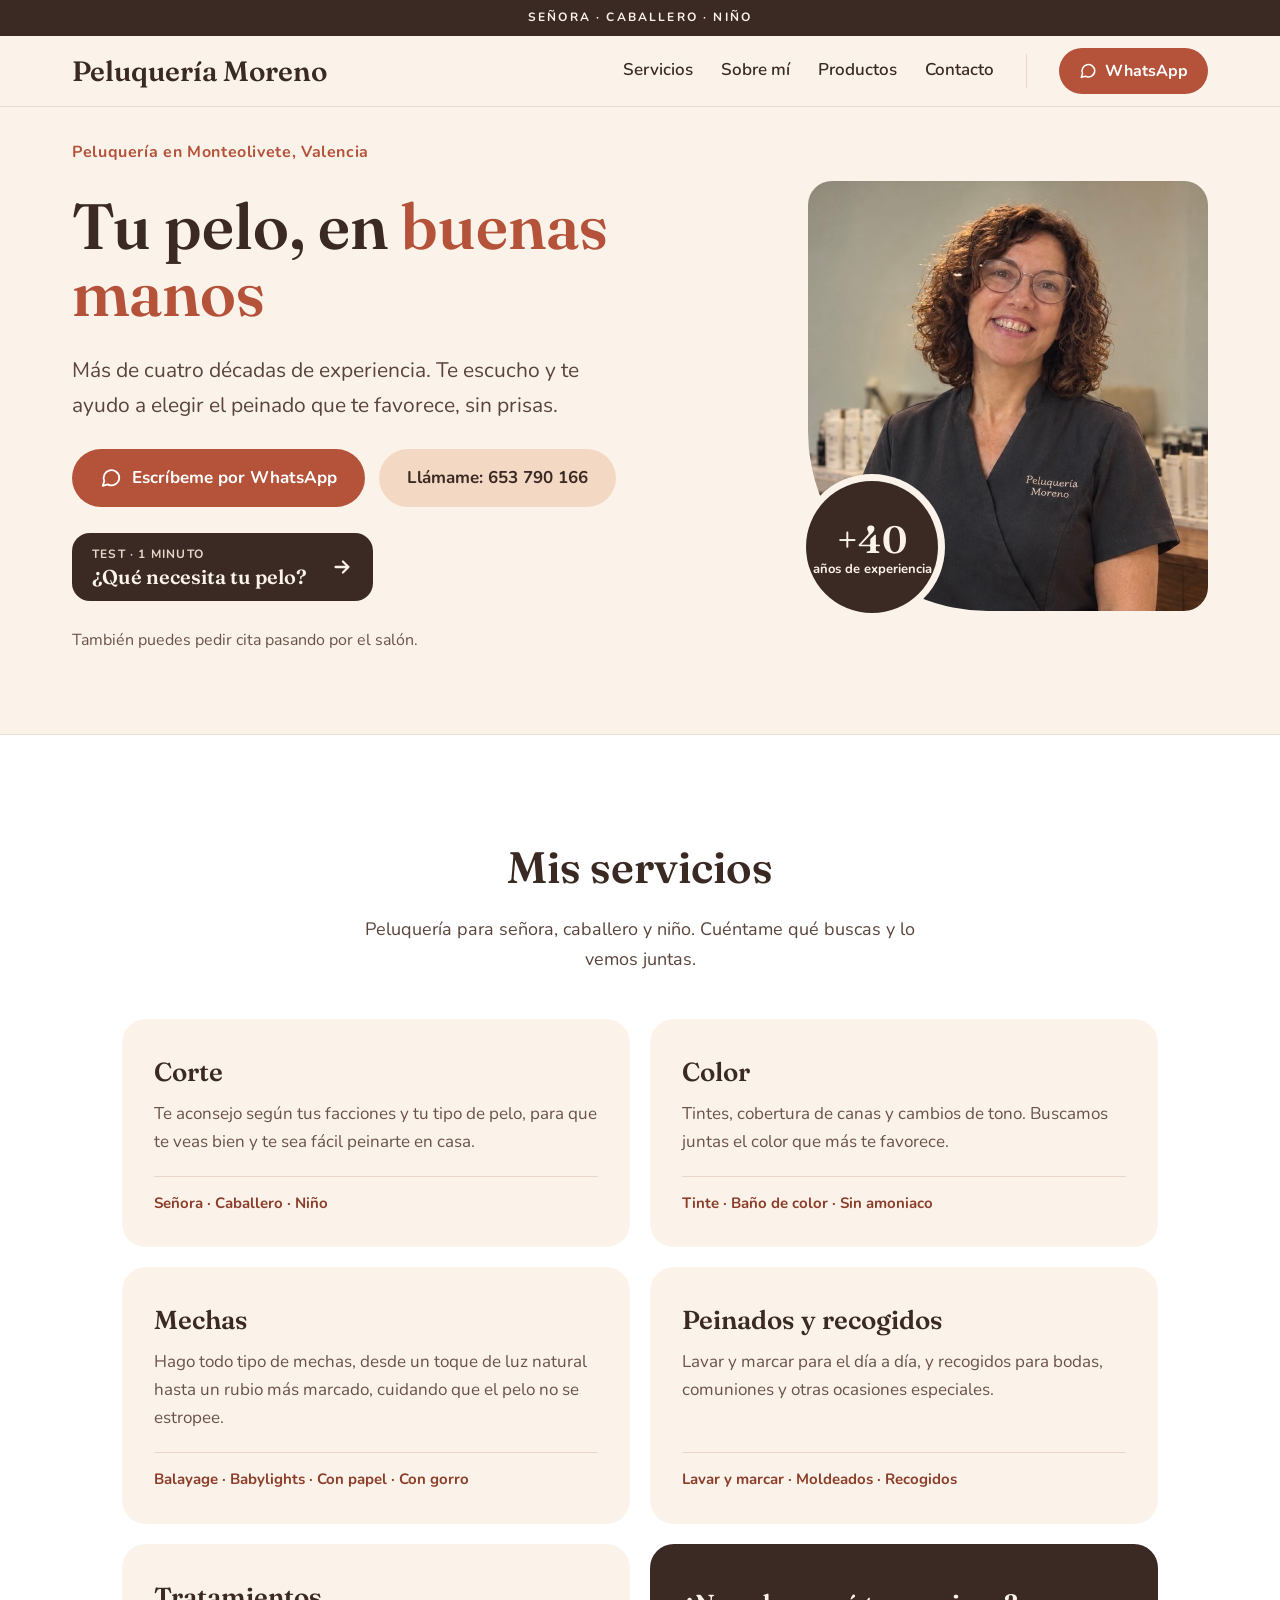
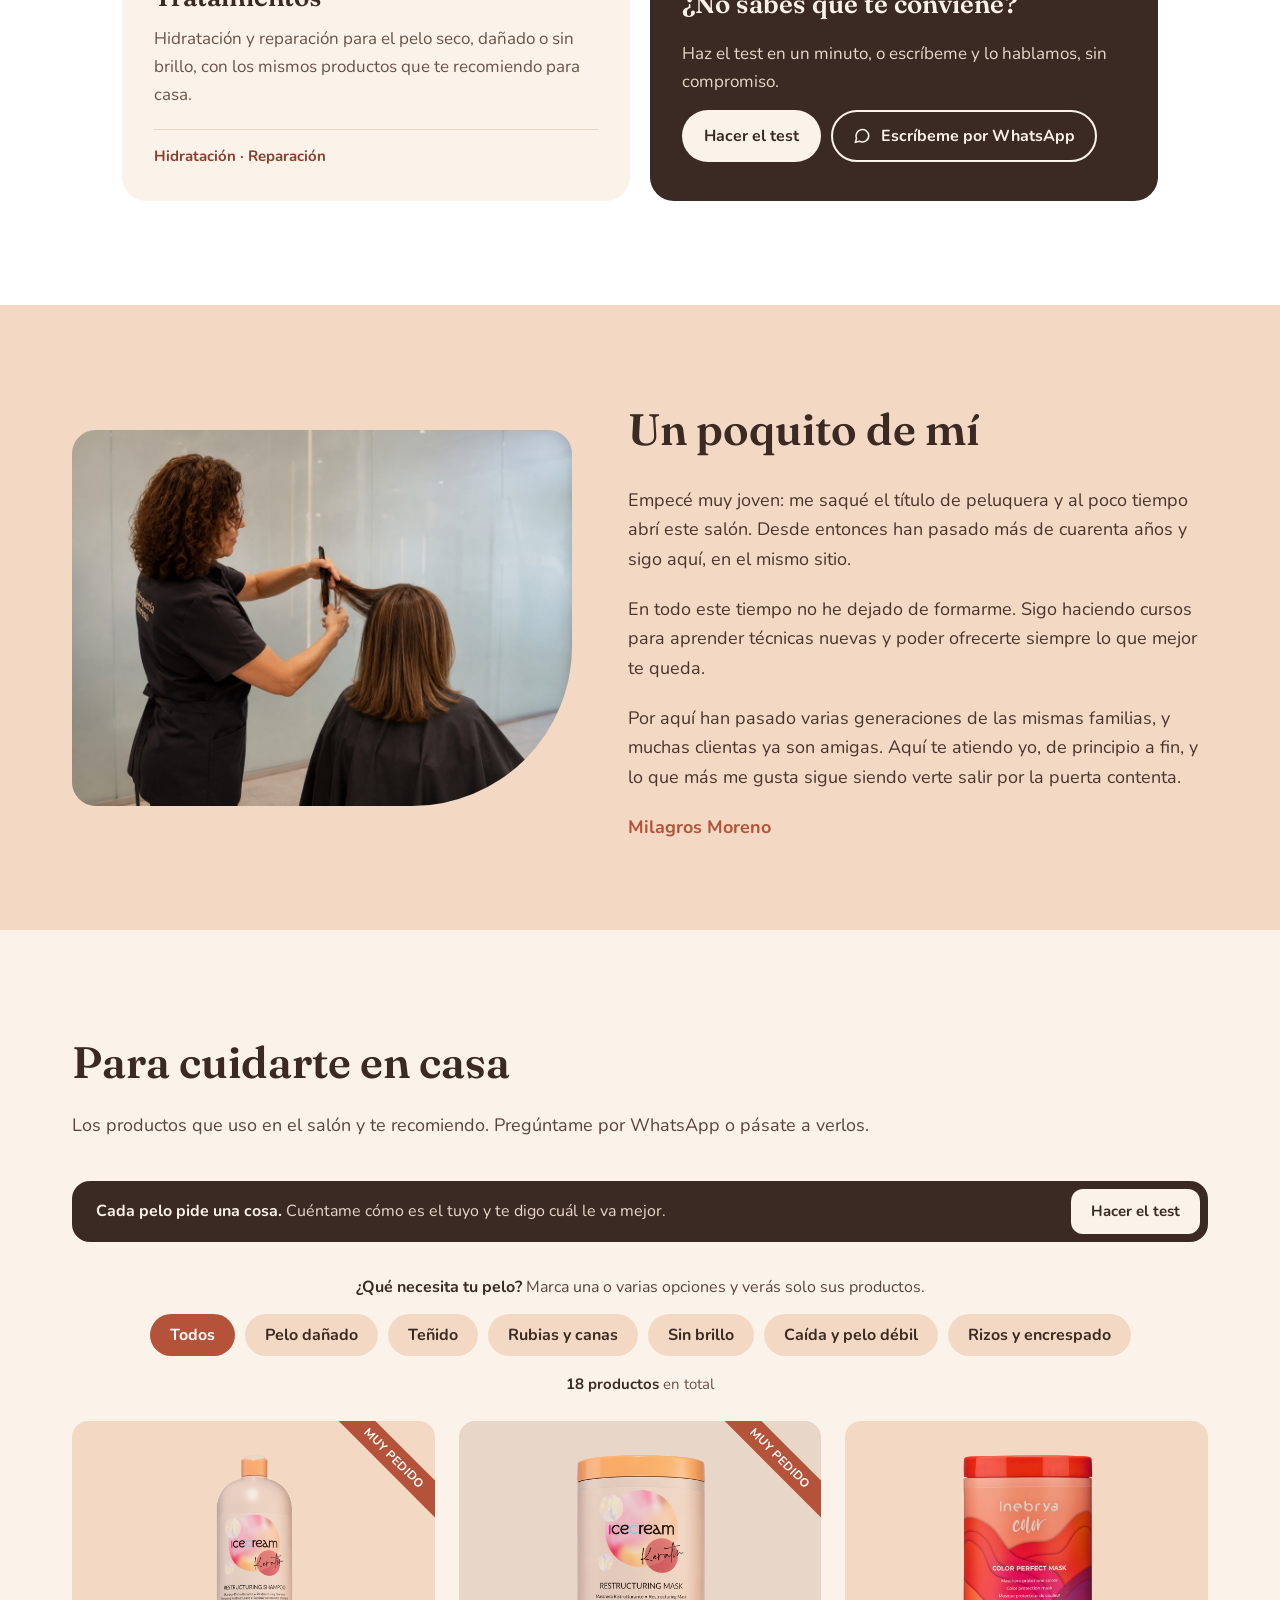
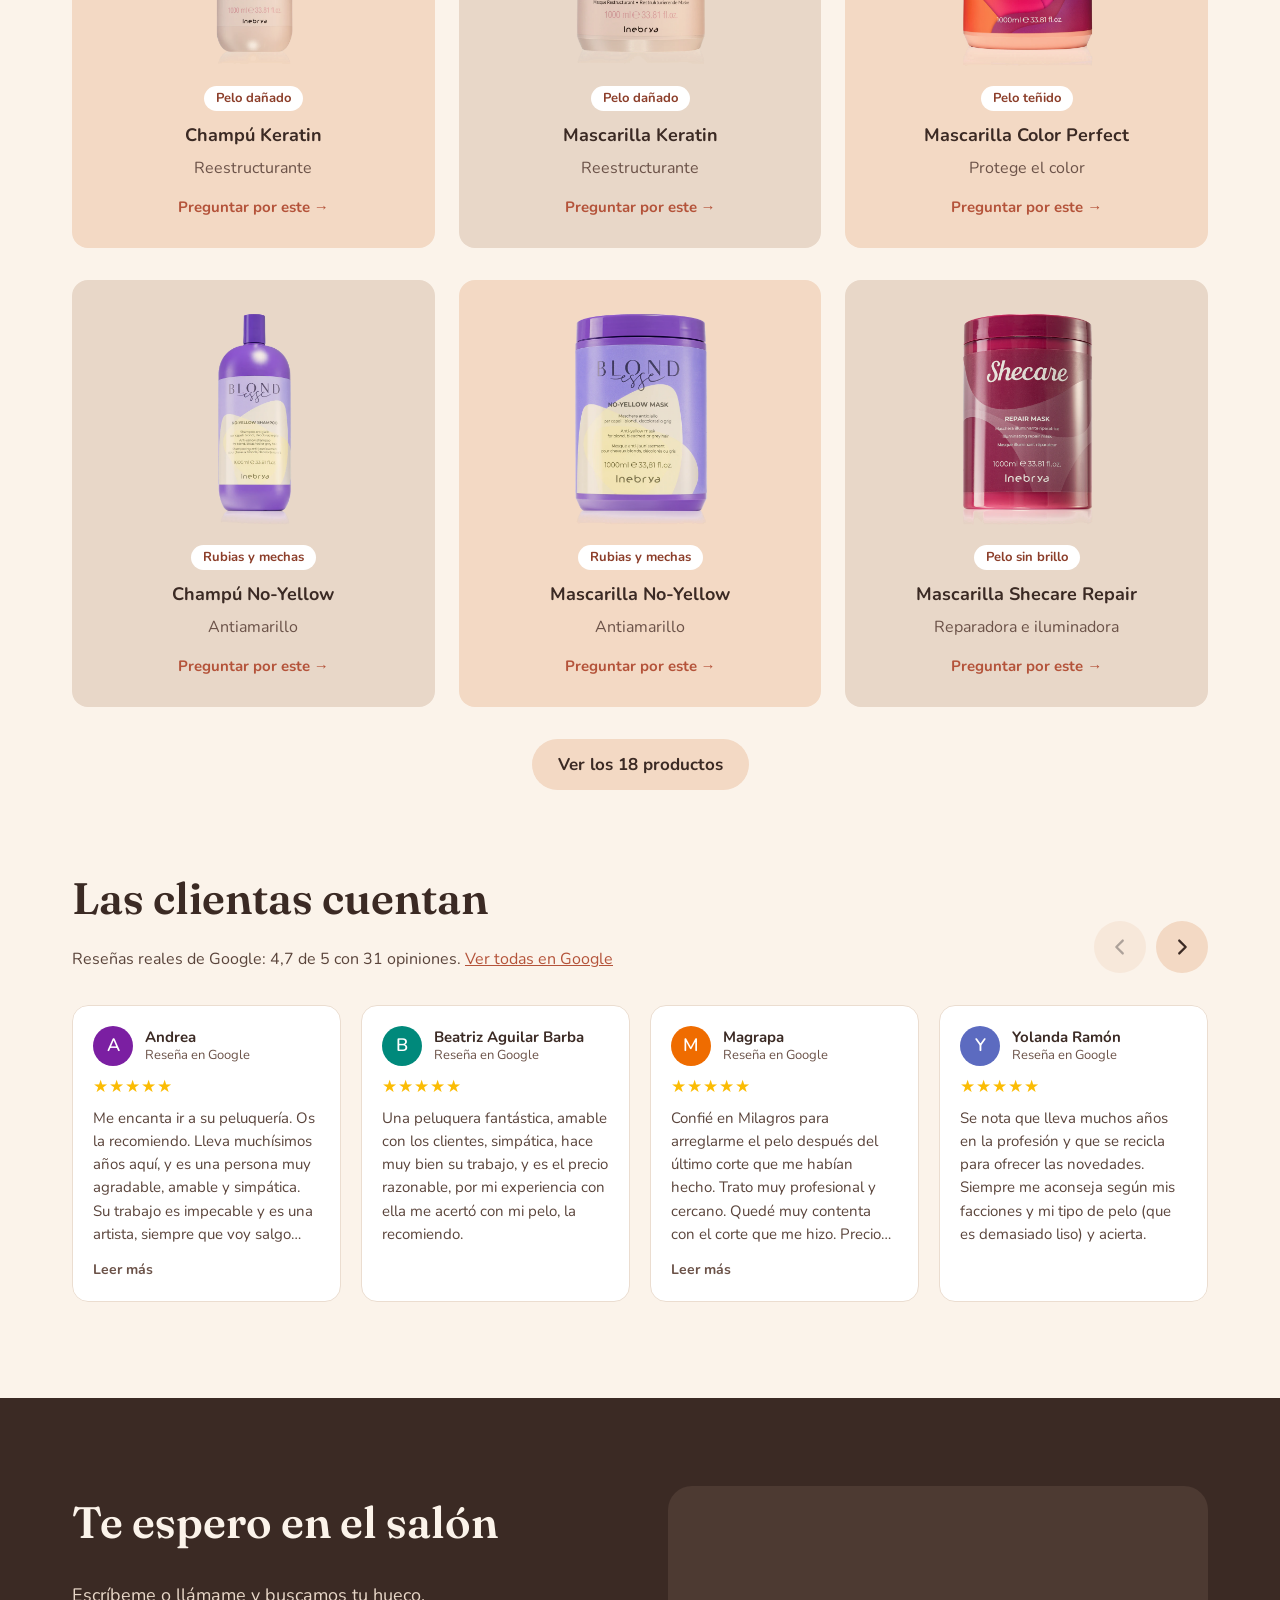
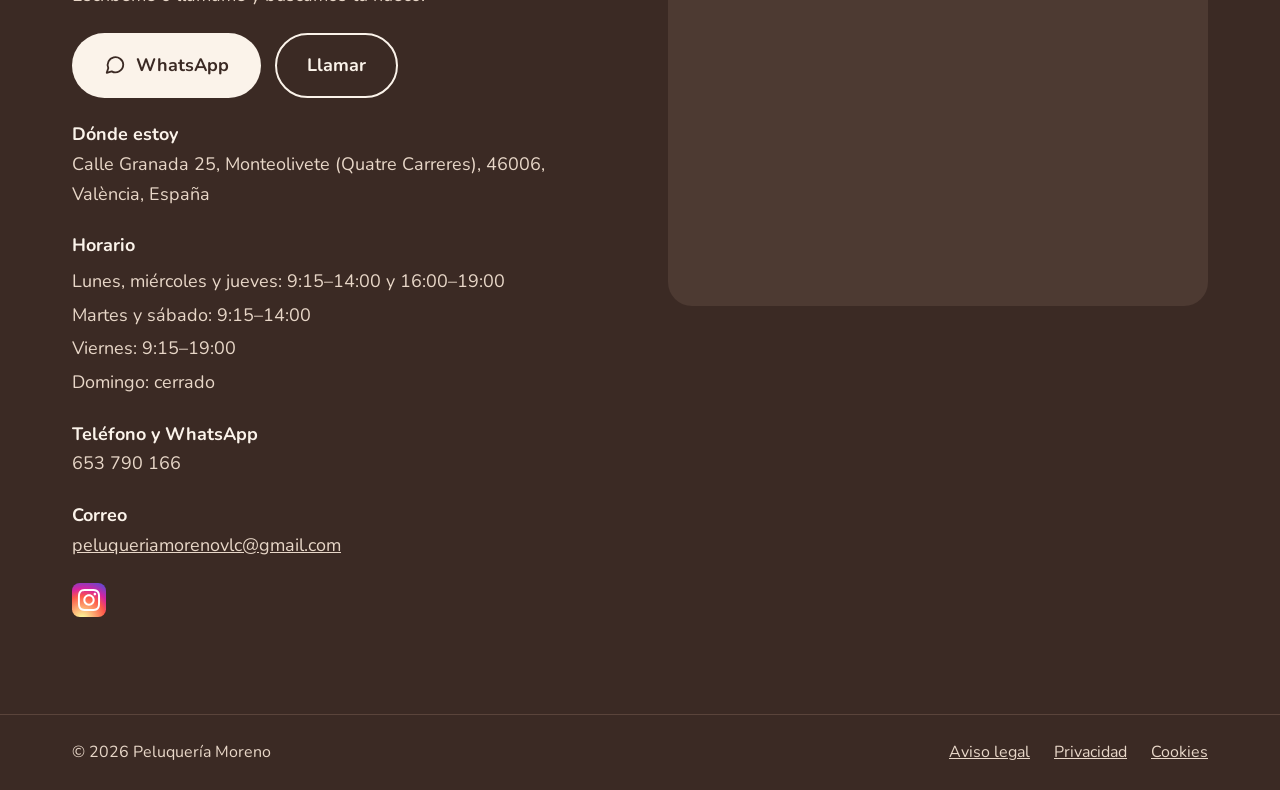
==== commit 0b11979e: "Nombra el barrio de Monteolivete y los servicios en el título y los textos" ====
--- a/index.html
+++ b/index.html
@@ -4,22 +4,76 @@
 <meta charset="utf-8">
 <meta name="viewport" content="width=device-width, initial-scale=1">
 <meta name="color-scheme" content="only light">
-<title>Peluquería Moreno | Peluquería en Valencia</title>
-<meta name="description" content="Peluquería Moreno, en Quatre Carreres (Valencia). Más de cuarenta años de experiencia. Escríbenos por WhatsApp o llámanos.">
+<title>Peluquería Moreno | Peluquería en Monteolivete, Valencia</title>
+<meta name="description" content="Peluquería en Monteolivete, Valencia. Corte, tinte, mechas y recogidos para señora, caballero y niño. Más de 40 años de experiencia. Pide cita por WhatsApp.">
 <link rel="canonical" href="https://peluqueriamoreno.es/">
 <meta property="og:type" content="website">
 <meta property="og:locale" content="es_ES">
 <meta property="og:url" content="https://peluqueriamoreno.es/">
-<meta property="og:title" content="Peluquería Moreno | Peluquería en Valencia">
-<meta property="og:description" content="Peluquería Moreno, en Quatre Carreres (Valencia). Más de cuarenta años de experiencia. Escríbenos por WhatsApp o llámanos.">
+<meta property="og:title" content="Peluquería Moreno | Peluquería en Monteolivete, Valencia">
+<meta property="og:description" content="Peluquería en Monteolivete, Valencia. Corte, tinte, mechas y recogidos para señora, caballero y niño. Más de 40 años de experiencia. Pide cita por WhatsApp.">
 <meta property="og:image" content="https://peluqueriamoreno.es/Imagenes/tarjeta-compartir.png">
 <meta property="og:image:width" content="1200">
 <meta property="og:image:height" content="630">
+<link rel="icon" href="favicon.ico" sizes="48x48">
+<link rel="icon" type="image/png" href="favicon.png" sizes="96x96">
+<link rel="apple-touch-icon" href="apple-touch-icon.png">
 <link rel="preconnect" href="https://fonts.googleapis.com">
 <link rel="preconnect" href="https://fonts.gstatic.com" crossorigin>
 <link href="https://fonts.googleapis.com/css2?family=Fraunces:opsz,wght@9..144,500;9..144,600&family=Nunito:wght@400;600;700&display=swap" rel="stylesheet">
 <link rel="stylesheet" href="styles.css">
 <script defer src="https://cloud.umami.is/script.js" data-website-id="19267a1a-e770-42d9-90c6-fa1beb4d1565"></script>
+<script type="application/ld+json">
+{
+  "@context": "https://schema.org",
+  "@type": "HairSalon",
+  "name": "Peluquería Moreno",
+  "url": "https://peluqueriamoreno.es/",
+  "image": "https://peluqueriamoreno.es/Imagenes/milagros-calido.jpg",
+  "logo": "https://peluqueriamoreno.es/apple-touch-icon.png",
+  "telephone": "+34653790166",
+  "address": {
+    "@type": "PostalAddress",
+    "streetAddress": "Calle Granada 25",
+    "addressLocality": "València",
+    "addressRegion": "Valencia",
+    "postalCode": "46006",
+    "addressCountry": "ES"
+  },
+  "geo": {
+    "@type": "GeoCoordinates",
+    "latitude": 39.459234,
+    "longitude": -0.3642038
+  },
+  "openingHoursSpecification": [
+    {
+      "@type": "OpeningHoursSpecification",
+      "dayOfWeek": ["Monday", "Wednesday", "Thursday"],
+      "opens": "09:15",
+      "closes": "14:00"
+    },
+    {
+      "@type": "OpeningHoursSpecification",
+      "dayOfWeek": ["Monday", "Wednesday", "Thursday"],
+      "opens": "16:00",
+      "closes": "19:00"
+    },
+    {
+      "@type": "OpeningHoursSpecification",
+      "dayOfWeek": ["Tuesday", "Saturday"],
+      "opens": "09:15",
+      "closes": "14:00"
+    },
+    {
+      "@type": "OpeningHoursSpecification",
+      "dayOfWeek": "Friday",
+      "opens": "09:15",
+      "closes": "19:00"
+    }
+  ],
+  "sameAs": ["https://www.instagram.com/peluqueriamorenovlc/"]
+}
+</script>
 </head>
 <body>
 
@@ -44,7 +98,7 @@
 <main>
   <section class="container hero">
     <div class="hero-text">
-      <div class="eyebrow">Peluquería en Valencia</div>
+      <div class="eyebrow">Peluquería en Monteolivete, Valencia</div>
       <h1>Tu pelo, en <span class="accent">buenas manos</span></h1>
       <p class="lead">Más de cuatro décadas de experiencia. Te escucho y te ayudo a elegir el peinado que te favorece, sin prisas.</p>
       <div class="actions">
@@ -64,7 +118,7 @@
       <p class="note">También puedes pedir cita pasando por el salón.</p>
     </div>
     <div class="hero-photo">
-      <img class="photo placeholder-hero" src="Imagenes/milagros-calido.jpg" alt="Milagros, peluquera de Peluquería Moreno">
+      <img class="photo placeholder-hero" src="Imagenes/milagros-calido.jpg" alt="Milagros, peluquera de Peluquería Moreno, en Valencia">
       <div class="seal">
         <div class="seal-number">+40</div>
         <div class="seal-text">años de experiencia</div>
@@ -75,7 +129,7 @@
   <section class="band-white">
     <div id="servicios" class="container services">
       <h2 class="center">Mis servicios</h2>
-      <p class="section-intro center">Todo en peluquería. Cuéntame qué buscas y lo vemos juntas.</p>
+      <p class="section-intro center">Peluquería para señora, caballero y niño. Cuéntame qué buscas y lo vemos juntas.</p>
       <div class="cards">
         <article class="card">
           <h3>Corte</h3>
@@ -158,7 +212,7 @@
       </div>
     </div>
     <p class="product-count is-all" role="status"><b>18 productos</b> en total</p>
-    <ul class="product-track" tabindex="0" aria-label="Productos">
+    <ul class="product-track" aria-label="Productos">
       <li class="product" data-group="danado">
         <span class="product-ribbon">Muy pedido</span>
         <button type="button" class="product-zoom" aria-label="Ver la foto más grande"><img class="product-photo" src="Imagenes/Productos/champu-keratin.png?v=3" alt="Champú reestructurante Ice Cream Keratin de Inebrya" loading="lazy"></button>
@@ -288,14 +342,6 @@
         <a class="product-ask" href="https://wa.me/34653790166?text=Hola%20Milagros%2C%20me%20interesa%20Fitoxil%20Forte" target="_blank" rel="noopener" data-umami-event="Producto: Fitoxil Forte">Preguntar<span class="ask-long"> por este</span> →</a>
       </li>
     </ul>
-    <div class="carousel-nav">
-      <button type="button" class="carousel-btn" data-dir="-1" aria-label="Productos anteriores">
-        <svg width="22" height="22" viewBox="0 0 24 24" fill="none" stroke="currentColor" stroke-width="2.5" stroke-linecap="round" stroke-linejoin="round" aria-hidden="true"><path d="M15 5l-7 7 7 7"></path></svg>
-      </button>
-      <button type="button" class="carousel-btn" data-dir="1" aria-label="Productos siguientes">
-        <svg width="22" height="22" viewBox="0 0 24 24" fill="none" stroke="currentColor" stroke-width="2.5" stroke-linecap="round" stroke-linejoin="round" aria-hidden="true"><path d="M9 5l7 7-7 7"></path></svg>
-      </button>
-    </div>
     <div class="products-more">
       <button type="button" class="btn btn-small btn-soft" aria-expanded="false" data-umami-event="Ver todos los productos">Ver los 18 productos</button>
     </div>
@@ -417,7 +463,7 @@
       </div>
       <div>
         <div class="label">Dónde estoy</div>
-        <address class="muted">Calle Granada 25, Quatre Carreres, 46006, València, España</address>
+        <address class="muted">Calle Granada 25, Monteolivete (Quatre Carreres), 46006, València, España</address>
       </div>
       <div>
         <div class="label">Horario</div>
@@ -537,7 +583,6 @@
   });
 });
 
-carousel(document.querySelector('.product-track'), false);
 
 // En escritorio solo se ven las dos primeras filas hasta que se pulsa «Ver los 18 productos»
 (function () {
@@ -612,9 +657,6 @@
       // El contador confirma cuántos productos han quedado a la vista
       count.classList.toggle('is-all', all);
       count.innerHTML = all ? '<b>' + total + ' productos</b> en total' : 'Viendo <b>' + shown.length + ' de ' + total + '</b> productos';
-      // Vuelve al principio del carrusel y actualiza sus flechas
-      track.scrollLeft = 0;
-      track.dispatchEvent(new Event('scroll'));
     });
   });
 })();
--- a/styles.css
+++ b/styles.css
@@ -496,10 +496,6 @@
 
 .products .reviews-head {
   margin-bottom: 40px;
-}
-
-.products .carousel-nav {
-  display: none;
 }
 
 .product {
@@ -635,7 +631,7 @@
   color: var(--white);
 }
 
-/* Frase que avisa de que las pastillas son filtros (en móvil ya lo dice el botón) */
+/* Frase que avisa de que los productos se pueden filtrar */
 .product-filters-label {
   margin-bottom: 14px;
   color: var(--ink-soft);
@@ -676,17 +672,22 @@
   background: var(--sand);
 }
 
+/* La lista arranca con seis productos y el resto sale con el botón; con un filtro puesto se ven todos los suyos */
+.product-track:not(.expanded):not(.filtered) .product:nth-child(n+7) {
+  display: none;
+}
+
 .products-more {
+  display: flex;
+  justify-content: center;
+  margin-top: 32px;
+}
+
+.products-more[hidden] {
   display: none;
 }
 
-/* En escritorio la lista arranca con dos filas; el resto sale con el botón */
 @media (min-width: 721px) {
-  /* Con un filtro puesto se ven todos los de ese grupo */
-  .product-track:not(.expanded):not(.filtered) .product:nth-child(n+7) {
-    display: none;
-  }
-
   /* Dos por fila, centrados y con el mismo ancho de tarjeta que a tres por fila */
   .product-track.pairs {
     padding: 0 calc((100% - 48px) / 6 + 12px);
@@ -703,12 +704,6 @@
 
   .product-track.pairs.filtered .product.alt-pairs {
     background: var(--sand);
-  }
-
-  .products-more:not([hidden]) {
-    display: flex;
-    justify-content: center;
-    margin-top: 32px;
   }
 }
 
@@ -860,7 +855,7 @@
   border-radius: 16px;
 }
 
-/* En pantallas anchas los productos van en rejilla; el carrusel es solo para móvil */
+/* Los productos van en rejilla (en móvil, en lista), sin carrusel */
 .product-track {
   flex-wrap: wrap;
   justify-content: center;
@@ -1712,51 +1707,74 @@
     margin-top: 20px;
   }
 
-  /* Las flechas van debajo del carrusel, centradas */
-  .products .carousel-nav {
-    display: flex;
-    justify-content: center;
-    margin-top: 20px;
-  }
-
-  /* Si un filtro deja tan pocos que no hay nada que deslizar, sobran las flechas */
-  .products .carousel-nav:has(.carousel-btn:disabled + .carousel-btn:disabled) {
-    display: none;
-  }
-
+  /* Los productos van en lista: una fila por producto, con la foto a la izquierda y el enlace a la derecha */
   .product-track {
+    flex-direction: column;
     flex-wrap: nowrap;
-    justify-content: flex-start;
-    gap: 16px;
-    overflow-x: auto;
+    gap: 10px;
   }
 
   .product {
-    flex: 0 0 calc((100% - 16px) / 2);
-    /* Más aire arriba para que la cinta no toque los tarros */
-    padding: 26px 12px 20px;
-  }
-
+    flex: none;
+    display: grid;
+    grid-template-columns: 72px 1fr auto;
+    column-gap: 12px;
+    align-items: center;
+    padding: 8px 14px 8px 8px;
+    text-align: left;
+  }
+
+  .product-zoom {
+    grid-column: 1;
+    grid-row: 1 / span 4;
+  }
+
+  .product-track .product-photo {
+    width: 100%;
+  }
+
+  /* En la fila, «Muy pedido» es una pastilla en vez de una cinta */
   .product-ribbon {
-    top: 17px;
-    right: -53px;
-    padding: 4px 0;
-    font-size: 9px;
-    letter-spacing: 0.02em;
-  }
-
-  .product-photo {
-    width: 88%;
-  }
-
-  .product-name {
-    line-height: 1.3;
-  }
-
-  .product-tag {
-    margin-top: 2px;
-    padding: 6px 10px;
-    font-size: 12px;
+    position: static;
+    grid-column: 2;
+    justify-self: start;
+    width: auto;
+    margin-bottom: 4px;
+    padding: 4px 8px;
+    transform: none;
+    border-radius: 999px;
+    font-size: 10px;
+  }
+
+  .product-track .product-tag {
+    grid-column: 2;
+    justify-self: start;
+    margin: 0 0 4px;
+    padding: 4px 9px;
+    font-size: 11px;
+  }
+
+  .product-track .product-name {
+    grid-column: 2;
+    font-size: 16px;
+    line-height: 1.25;
+  }
+
+  .product-track .product-note {
+    grid-column: 2;
+    font-size: 14px;
+  }
+
+  .product-ask {
+    grid-column: 3;
+    grid-row: 1 / span 4;
+    margin: 0;
+    padding: 0;
+    font-size: 14px;
+  }
+
+  .products-more {
+    margin-top: 16px;
   }
 
   /* Los filtros se recogen en un botón; al pulsarlo se despliegan debajo */
@@ -1765,7 +1783,10 @@
   }
 
   .product-filters-label {
-    display: none;
+    margin-bottom: 10px;
+    font-size: 15px;
+    line-height: 1.5;
+    text-align: left;
   }
 
   /* El contador solo sale cuando hay algún filtro marcado */
@@ -1821,7 +1842,7 @@
     line-height: 1.3;
   }
 
-  /* La tarjeta es estrecha: el enlace se queda en «Preguntar →» */
+  /* En la fila no cabe el enlace entero: se queda en «Preguntar →» */
   .ask-long {
     display: none;
   }
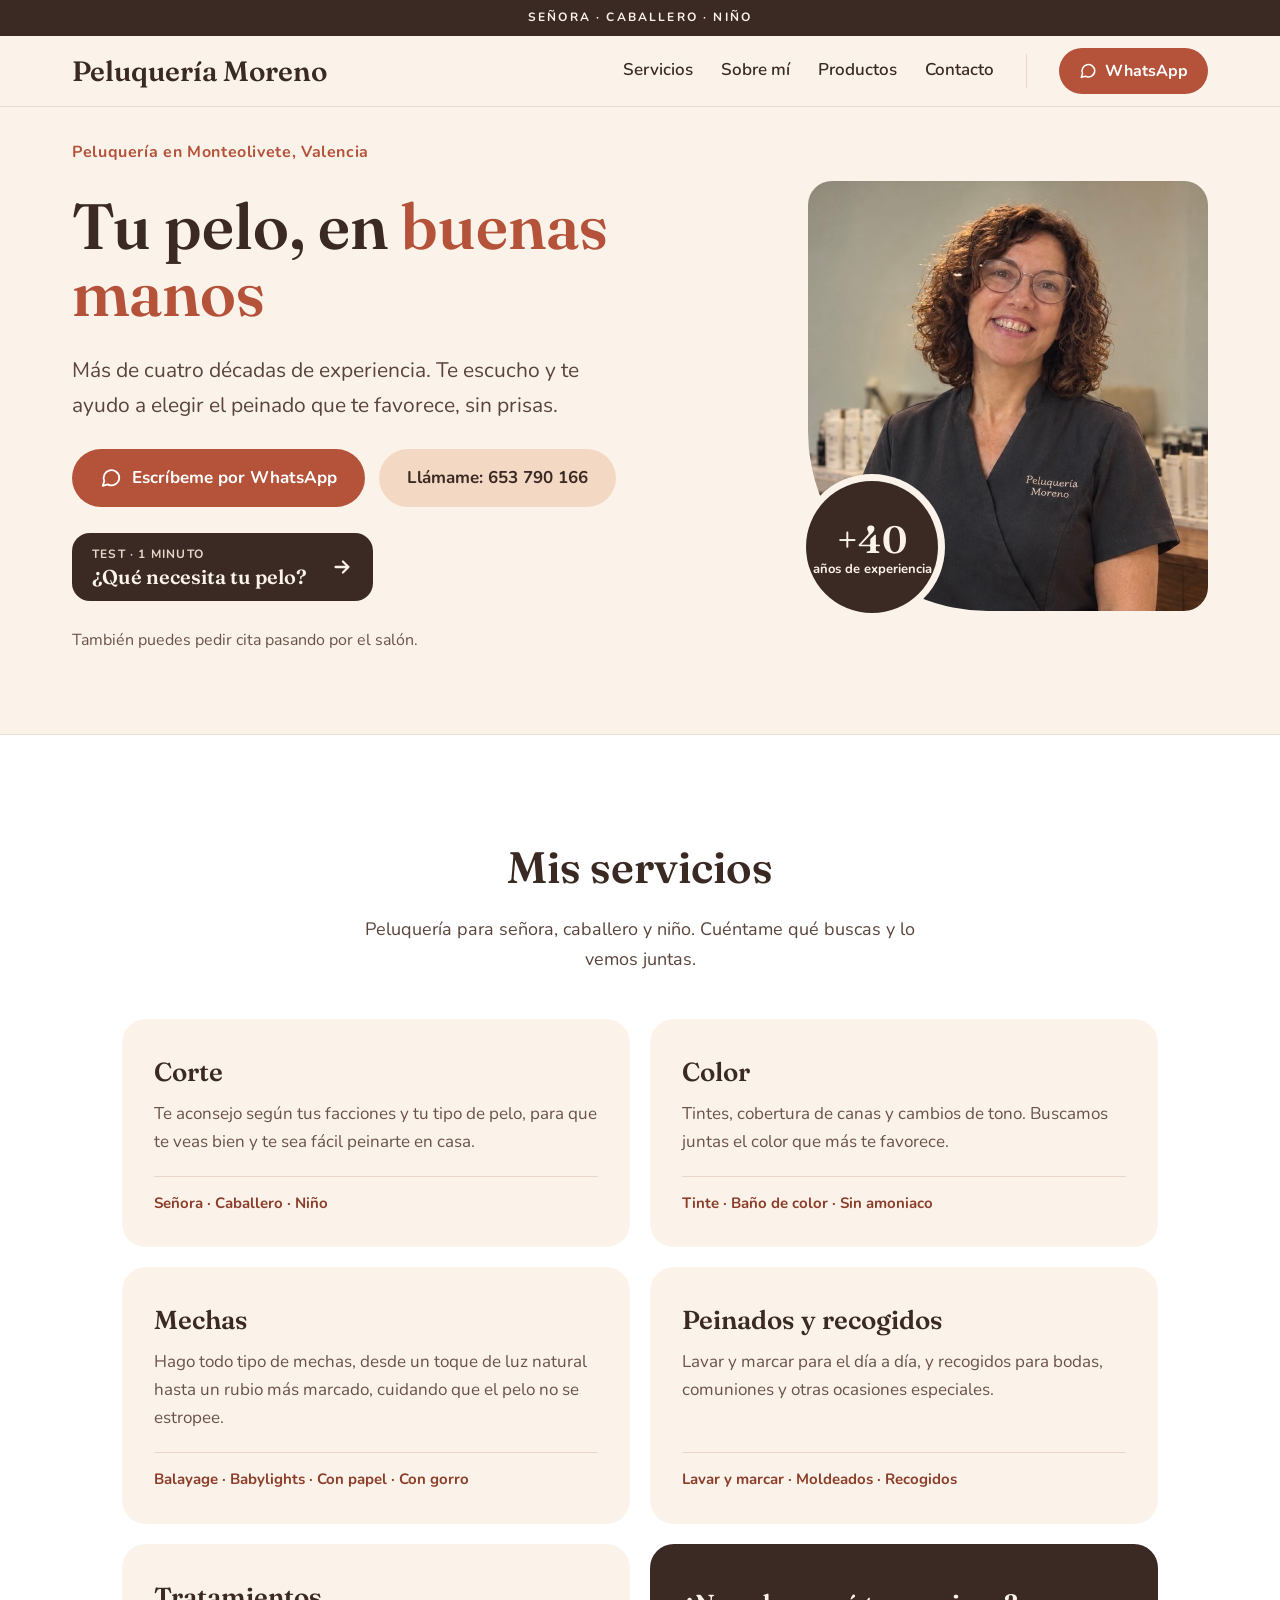
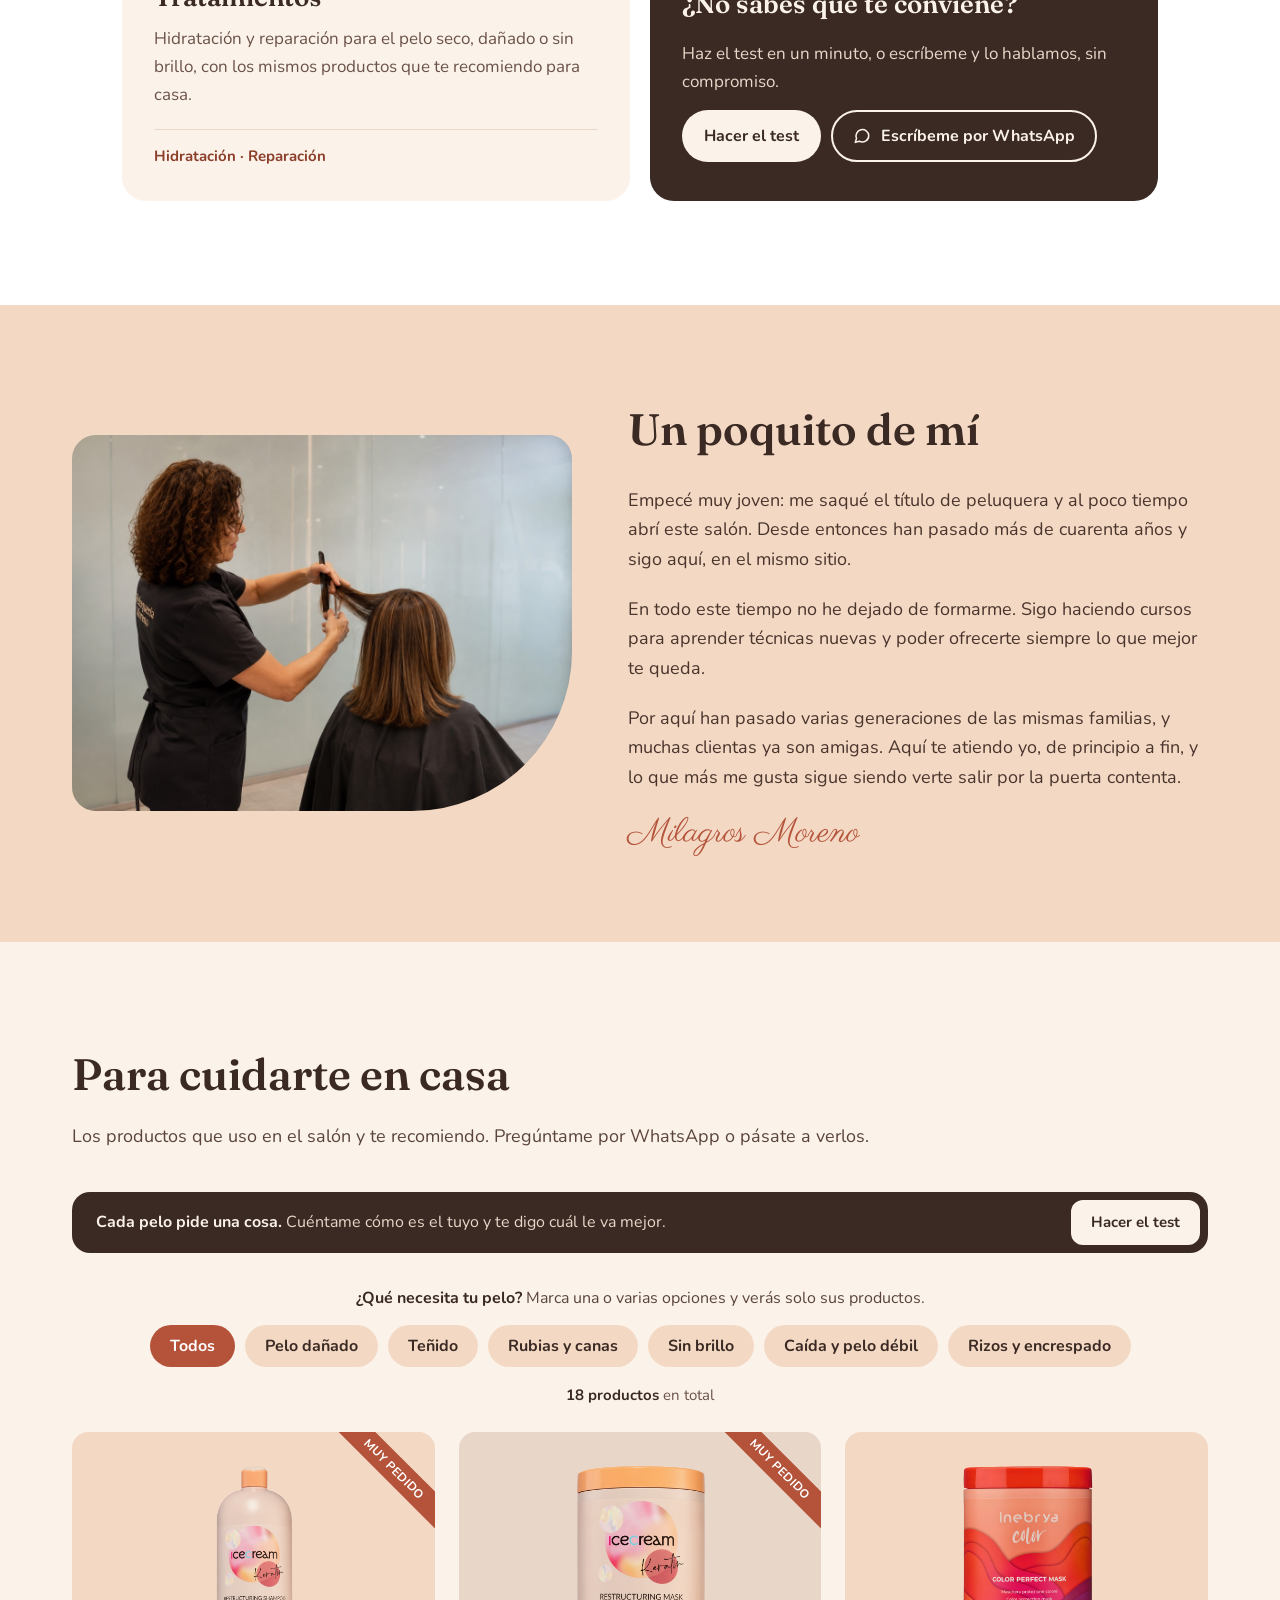
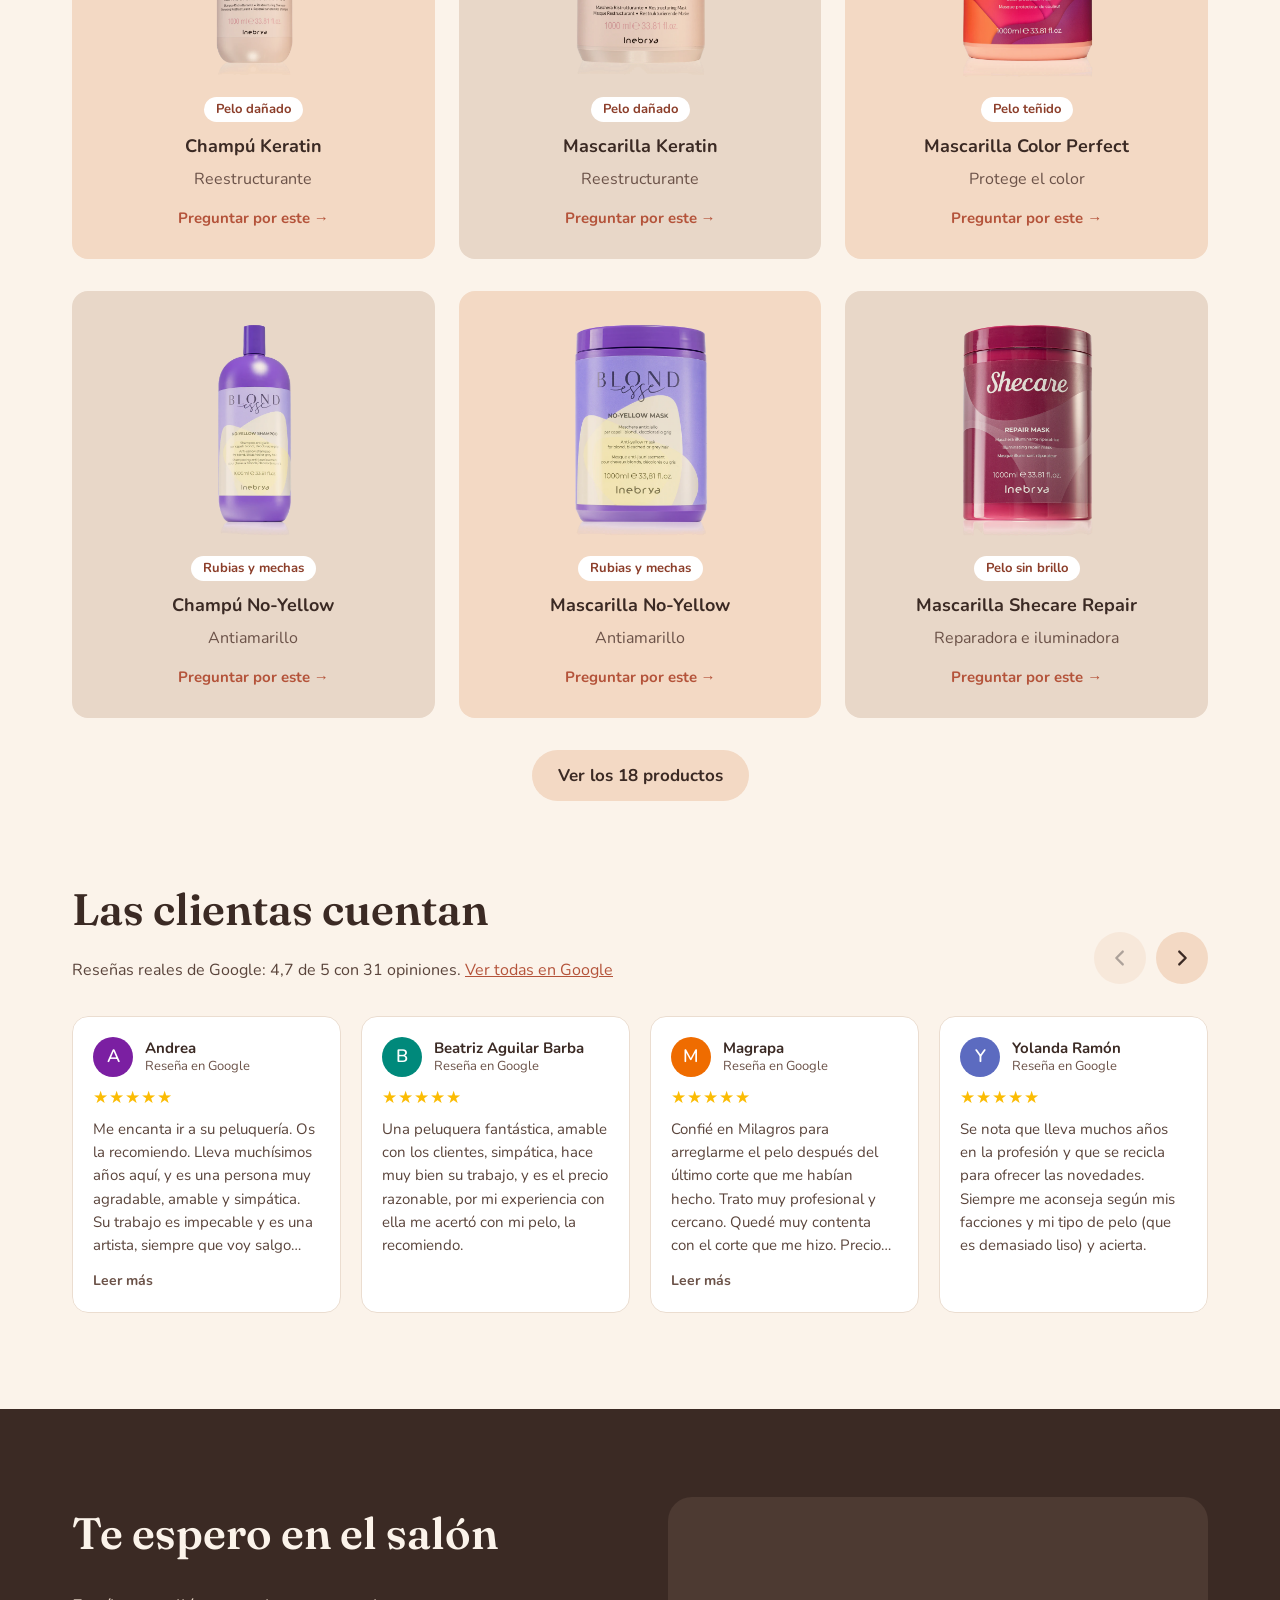
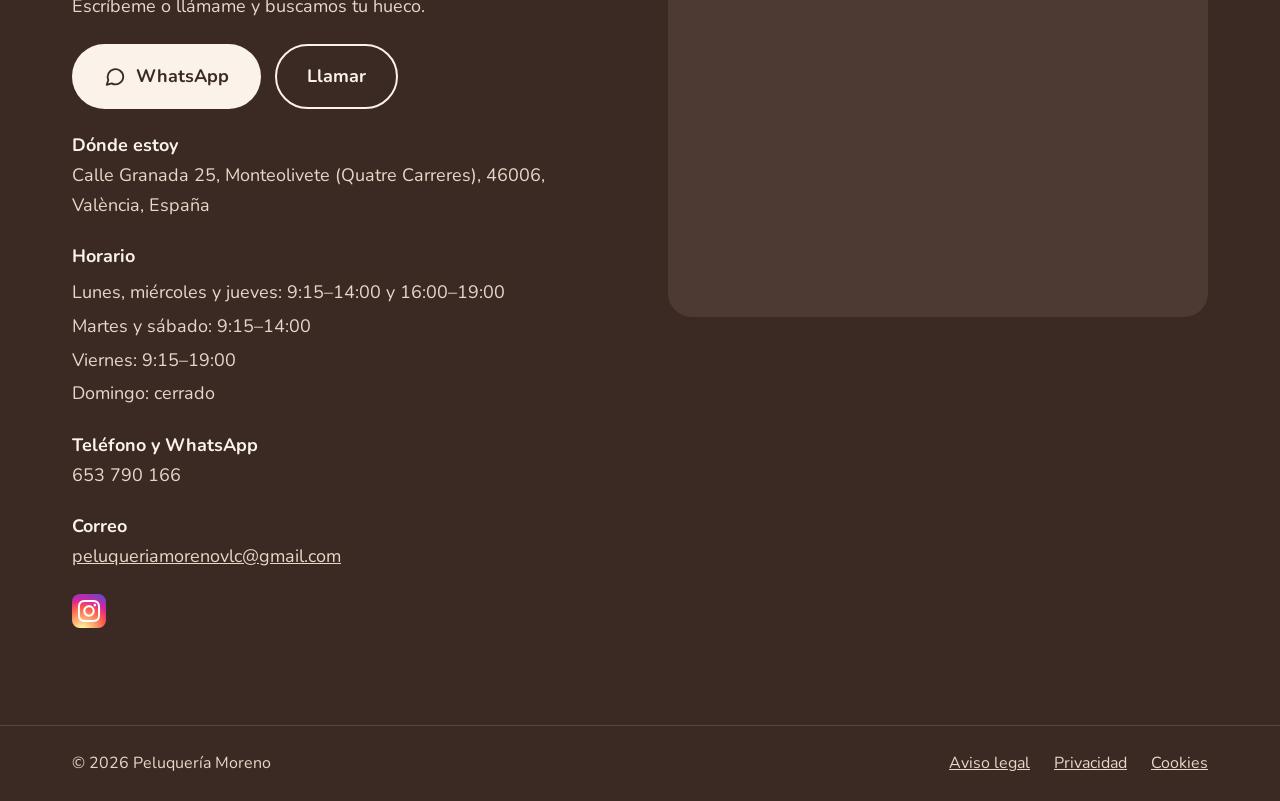
==== commit 0b98013f: "Pone la firma de Milagros en letra manuscrita, como en el cartel del mostrador" ====
--- a/index.html
+++ b/index.html
@@ -20,7 +20,7 @@
 <link rel="apple-touch-icon" href="apple-touch-icon.png">
 <link rel="preconnect" href="https://fonts.googleapis.com">
 <link rel="preconnect" href="https://fonts.gstatic.com" crossorigin>
-<link href="https://fonts.googleapis.com/css2?family=Fraunces:opsz,wght@9..144,500;9..144,600&family=Nunito:wght@400;600;700&display=swap" rel="stylesheet">
+<link href="https://fonts.googleapis.com/css2?family=Fraunces:opsz,wght@9..144,500;9..144,600&family=Nunito:wght@400;600;700&family=Parisienne&display=swap" rel="stylesheet">
 <link rel="stylesheet" href="styles.css">
 <script defer src="https://cloud.umami.is/script.js" data-website-id="19267a1a-e770-42d9-90c6-fa1beb4d1565"></script>
 <script type="application/ld+json">
@@ -83,10 +83,10 @@
 <div class="container topbar">
   <div class="logo">Peluquería Moreno</div>
   <nav class="nav">
-    <a href="#servicios">Servicios</a>
-    <a href="#sobre-mi">Sobre mí</a>
-    <a href="#productos">Productos</a>
-    <a href="#contacto">Contacto</a>
+    <a href="/servicios">Servicios</a>
+    <a href="/sobre-mi">Sobre mí</a>
+    <a href="/productos">Productos</a>
+    <a href="/contacto">Contacto</a>
   </nav>
   <a class="btn btn-small btn-primary topbar-cta" href="https://wa.me/34653790166" target="_blank" rel="noopener" data-umami-event="WhatsApp cabecera">
     <svg width="18" height="18" viewBox="0 0 24 24" fill="none" stroke="#FFFFFF" stroke-width="2" stroke-linecap="round" stroke-linejoin="round" aria-hidden="true"><path d="M21 11.5a8.5 8.5 0 0 1-12.6 7.4L3 20.5l1.7-5.2A8.5 8.5 0 1 1 21 11.5z"></path></svg>
@@ -496,9 +496,9 @@
     <div class="container legal-inner">
       <div>© 2026 Peluquería Moreno</div>
       <div class="legal-links">
-        <a href="legal.html#aviso-legal">Aviso legal</a>
-        <a href="legal.html#privacidad">Privacidad</a>
-        <a href="legal.html#cookies">Cookies</a>
+        <a href="/aviso-legal">Aviso legal</a>
+        <a href="/privacidad">Privacidad</a>
+        <a href="/cookies">Cookies</a>
       </div>
     </div>
   </div>
@@ -618,47 +618,57 @@
   });
   // Se pueden marcar varios filtros a la vez; «Todos» los quita
   var active = [];
+  function apply(group) {
+    if (group === 'todos') {
+      active = [];
+      setOpen(false);
+    } else if (active.indexOf(group) < 0) {
+      active.push(group);
+    } else {
+      active.splice(active.indexOf(group), 1);
+    }
+    var all = !active.length;
+    var names = [];
+    filters.forEach(function (other) {
+      var on = all ? other.dataset.filter === 'todos' : active.indexOf(other.dataset.filter) >= 0;
+      other.setAttribute('aria-pressed', on);
+      if (on) names.push(other.textContent);
+    });
+    toggle.querySelector('b').textContent = names.length > 1 ? names.length + ' marcados' : names[0];
+    // Con varios filtros, los productos salen agrupados en el orden de los botones
+    var groups = Array.prototype.map.call(filters, function (other) { return other.dataset.filter; });
+    Array.prototype.forEach.call(track.children, function (card) {
+      card.hidden = !all && active.indexOf(card.dataset.group) < 0;
+      card.style.order = all ? '' : groups.indexOf(card.dataset.group);
+    });
+    track.classList.toggle('filtered', !all);
+    // Con cuatro productos quedan mejor dos y dos que tres y uno suelto
+    var shown = Array.prototype.slice.call(track.querySelectorAll('.product:not([hidden])'));
+    shown.sort(function (a, b) { return a.style.order - b.style.order; });
+    track.classList.toggle('pairs', shown.length === 4);
+    // Reparte los dos colores entre los que se ven, para que sigan alternándose
+    shown.forEach(function (card, i) {
+      card.classList.toggle('alt', i % 2 === 1);
+      card.classList.toggle('alt-pairs', i % 4 === 1 || i % 4 === 2);
+    });
+    more.hidden = !all;
+    // El contador confirma cuántos productos han quedado a la vista
+    count.classList.toggle('is-all', all);
+    count.innerHTML = all ? '<b>' + total + ' productos</b> en total' : 'Viendo <b>' + shown.length + ' de ' + total + '</b> productos';
+  }
   filters.forEach(function (button) {
     button.addEventListener('click', function () {
-      var group = button.dataset.filter;
-      if (group === 'todos') {
-        active = [];
-        setOpen(false);
-      } else if (active.indexOf(group) < 0) {
-        active.push(group);
-      } else {
-        active.splice(active.indexOf(group), 1);
-      }
-      var all = !active.length;
-      var names = [];
-      filters.forEach(function (other) {
-        var on = all ? other.dataset.filter === 'todos' : active.indexOf(other.dataset.filter) >= 0;
-        other.setAttribute('aria-pressed', on);
-        if (on) names.push(other.textContent);
-      });
-      toggle.querySelector('b').textContent = names.length > 1 ? names.length + ' marcados' : names[0];
-      // Con varios filtros, los productos salen agrupados en el orden de los botones
-      var groups = Array.prototype.map.call(filters, function (other) { return other.dataset.filter; });
-      Array.prototype.forEach.call(track.children, function (card) {
-        card.hidden = !all && active.indexOf(card.dataset.group) < 0;
-        card.style.order = all ? '' : groups.indexOf(card.dataset.group);
-      });
-      track.classList.toggle('filtered', !all);
-      // Con cuatro productos quedan mejor dos y dos que tres y uno suelto
-      var shown = Array.prototype.slice.call(track.querySelectorAll('.product:not([hidden])'));
-      shown.sort(function (a, b) { return a.style.order - b.style.order; });
-      track.classList.toggle('pairs', shown.length === 4);
-      // Reparte los dos colores entre los que se ven, para que sigan alternándose
-      shown.forEach(function (card, i) {
-        card.classList.toggle('alt', i % 2 === 1);
-        card.classList.toggle('alt-pairs', i % 4 === 1 || i % 4 === 2);
-      });
-      more.hidden = !all;
-      // El contador confirma cuántos productos han quedado a la vista
-      count.classList.toggle('is-all', all);
-      count.innerHTML = all ? '<b>' + total + ' productos</b> en total' : 'Viendo <b>' + shown.length + ' de ' + total + '</b> productos';
-    });
-  });
+      apply(button.dataset.filter);
+    });
+  });
+  // Un enlace como /productos?filtro=rizos abre la web con ese filtro puesto (se pueden separar varios con comas)
+  var wanted = new URLSearchParams(location.search).get('filtro');
+  if (wanted) {
+    wanted.split(',').forEach(function (group) {
+      var exists = Array.prototype.some.call(filters, function (button) { return button.dataset.filter === group; });
+      if (exists && group !== 'todos' && active.indexOf(group) < 0) apply(group);
+    });
+  }
 })();
 
 // Al pulsar la foto o el nombre de un producto se abre en grande, con su nombre y el enlace a WhatsApp
@@ -695,6 +705,47 @@
 })();
 
 carousel(document.querySelector('.review-track'), true);
+
+// Direcciones sin #: /productos, /privacidad… llegan con ?seccion= y aquí se baja a esa parte
+(function () {
+  var params = new URLSearchParams(location.search);
+  var id = params.get('seccion') || (params.get('filtro') && document.getElementById('productos') ? 'productos' : null);
+  var target = id && document.getElementById(id);
+  if (target) {
+    // La barra de direcciones se queda con la dirección corta, sin ?seccion=
+    params.delete('seccion');
+    var rest = params.toString();
+    history.replaceState(null, '', '/' + id + (rest ? '?' + rest : ''));
+    // El salto es directo, sin el desplazamiento suave de la web, para que no se quede a medias al cargar
+    var jump = function () {
+      var html = document.documentElement;
+      html.style.scrollBehavior = 'auto';
+      target.scrollIntoView();
+      html.style.scrollBehavior = '';
+    };
+    jump();
+    // Las fotos y las letras que terminan de cargar arriba pueden mover la sección; se vuelve a colocar
+    window.addEventListener('load', jump);
+    if (document.fonts) document.fonts.ready.then(jump);
+  }
+  // Los enlaces a secciones de esta misma página bajan sin recargar y ponen su dirección (/productos…) en la barra
+  document.querySelectorAll('a[href^="/"]').forEach(function (link) {
+    var path = link.getAttribute('href');
+    var section = document.getElementById(path.slice(1));
+    if (!section) return;
+    link.addEventListener('click', function (event) {
+      event.preventDefault();
+      section.scrollIntoView({ behavior: 'smooth' });
+      if (location.pathname !== path) history.pushState(null, '', path);
+    });
+  });
+  // Con el botón de atrás del navegador se vuelve a la sección anterior, o arriba del todo
+  window.addEventListener('popstate', function () {
+    var section = document.getElementById(location.pathname.slice(1));
+    if (section) section.scrollIntoView({ behavior: 'smooth' });
+    else window.scrollTo({ top: 0, behavior: 'smooth' });
+  });
+})();
 </script>
 
 </body>
--- a/styles.css
+++ b/styles.css
@@ -481,7 +481,10 @@
 }
 
 .signature {
-  font-weight: 700;
+  font-family: "Parisienne", cursive;
+  font-weight: 400;
+  font-size: 34px;
+  line-height: 1.2;
   color: var(--accent);
 }
 
